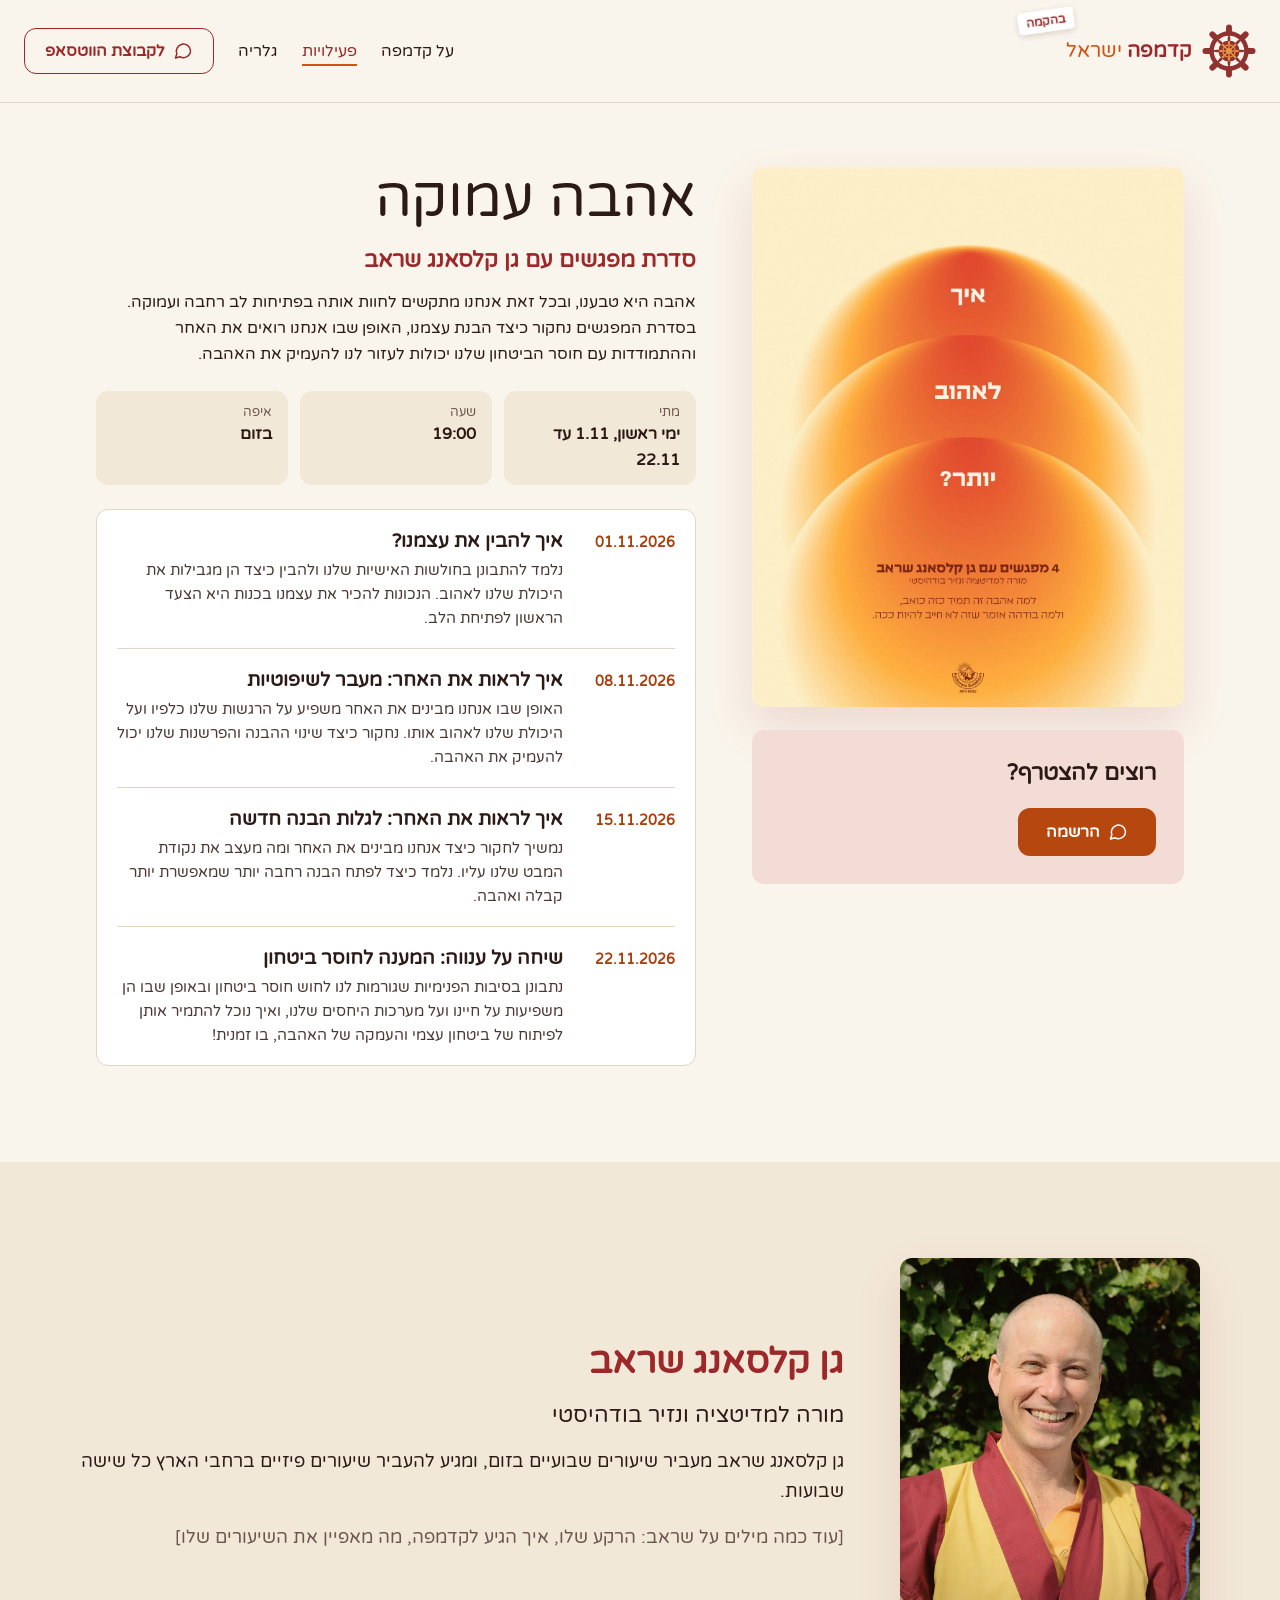
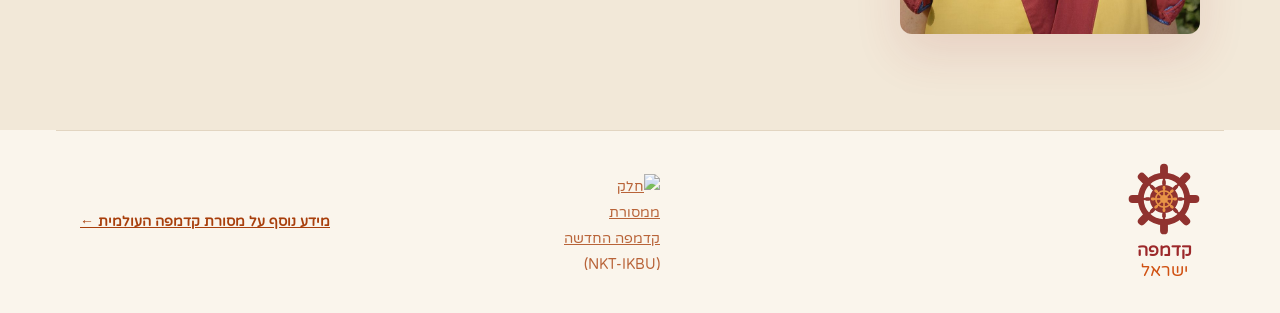
==== series.html @ 2c9a32af "updates" ====
<!doctype html>
<html lang="he" dir="rtl">
<head>
<meta charset="utf-8">
<meta name="viewport" content="width=device-width, initial-scale=1">
<title>אהבה עמוקה: פרטי הסדרה</title>
<meta name="description" content="אהבה עמוקה: סדרת מפגשים עם גן קלסאנג שראב. ימי ראשון, 1.11 עד 22.11, בשעה 19:00, בזום.">
<meta name="theme-color" content="#faf5ec">
<link rel="preconnect" href="https://fonts.googleapis.com">
<link rel="preconnect" href="https://fonts.gstatic.com" crossorigin>
<link rel="stylesheet" href="https://fonts.googleapis.com/css2?family=Varela+Round&amp;display=swap">
<link rel="stylesheet" href="styles.css">
</head>
<body>

<div class="header-bar site-top">
<header class="site-header site-header--wide">
<a class="logo" href="index.html" aria-label="קדמפה ישראל, לעמוד הראשי">
<svg viewBox="52 26 220 220" width="54" height="54" role="img" aria-label="סמל קדמפה ישראל" class="logo-mark"><line x1="162.0" y1="96.0" x2="162.0" y2="70.0" stroke="#90322f" stroke-width="7"></line><line x1="162.0" y1="90.0" x2="162.0" y2="83.0" stroke="#90322f" stroke-width="11" stroke-linecap="round"></line><line x1="162.0" y1="58.0" x2="162.0" y2="40.0" stroke="#90322f" stroke-width="24" stroke-linecap="round"></line><line x1="190.3" y1="107.7" x2="208.7" y2="89.3" stroke="#90322f" stroke-width="7"></line><line x1="194.5" y1="103.5" x2="199.5" y2="98.5" stroke="#90322f" stroke-width="11" stroke-linecap="round"></line><line x1="217.2" y1="80.8" x2="229.9" y2="68.1" stroke="#90322f" stroke-width="24" stroke-linecap="round"></line><line x1="202.0" y1="136.0" x2="228.0" y2="136.0" stroke="#90322f" stroke-width="7"></line><line x1="208.0" y1="136.0" x2="215.0" y2="136.0" stroke="#90322f" stroke-width="11" stroke-linecap="round"></line><line x1="240.0" y1="136.0" x2="258.0" y2="136.0" stroke="#90322f" stroke-width="24" stroke-linecap="round"></line><line x1="190.3" y1="164.3" x2="208.7" y2="182.7" stroke="#90322f" stroke-width="7"></line><line x1="194.5" y1="168.5" x2="199.5" y2="173.5" stroke="#90322f" stroke-width="11" stroke-linecap="round"></line><line x1="217.2" y1="191.2" x2="229.9" y2="203.9" stroke="#90322f" stroke-width="24" stroke-linecap="round"></line><line x1="162.0" y1="176.0" x2="162.0" y2="202.0" stroke="#90322f" stroke-width="7"></line><line x1="162.0" y1="182.0" x2="162.0" y2="189.0" stroke="#90322f" stroke-width="11" stroke-linecap="round"></line><line x1="162.0" y1="214.0" x2="162.0" y2="232.0" stroke="#90322f" stroke-width="24" stroke-linecap="round"></line><line x1="133.7" y1="164.3" x2="115.3" y2="182.7" stroke="#90322f" stroke-width="7"></line><line x1="129.5" y1="168.5" x2="124.5" y2="173.5" stroke="#90322f" stroke-width="11" stroke-linecap="round"></line><line x1="106.8" y1="191.2" x2="94.1" y2="203.9" stroke="#90322f" stroke-width="24" stroke-linecap="round"></line><line x1="122.0" y1="136.0" x2="96.0" y2="136.0" stroke="#90322f" stroke-width="7"></line><line x1="116.0" y1="136.0" x2="109.0" y2="136.0" stroke="#90322f" stroke-width="11" stroke-linecap="round"></line><line x1="84.0" y1="136.0" x2="66.0" y2="136.0" stroke="#90322f" stroke-width="24" stroke-linecap="round"></line><line x1="133.7" y1="107.7" x2="115.3" y2="89.3" stroke="#90322f" stroke-width="7"></line><line x1="129.5" y1="103.5" x2="124.5" y2="98.5" stroke="#90322f" stroke-width="11" stroke-linecap="round"></line><line x1="106.8" y1="80.8" x2="94.1" y2="68.1" stroke="#90322f" stroke-width="24" stroke-linecap="round"></line><circle cx="162" cy="136" r="71" fill="none" stroke="#90322f" stroke-width="18"></circle><circle cx="162" cy="136" r="43" fill="#90322f"></circle><circle cx="162" cy="136" r="25" fill="none" stroke="#e89447" stroke-width="5"></circle><line x1="162.0" y1="136.0" x2="162.0" y2="103.0" stroke="#e89447" stroke-width="5"></line><line x1="162.0" y1="104.0" x2="162.0" y2="100.0" stroke="#e89447" stroke-width="8.5" stroke-linecap="round"></line><line x1="162.0" y1="136.0" x2="185.3" y2="112.7" stroke="#e89447" stroke-width="5"></line><line x1="184.6" y1="113.4" x2="187.5" y2="110.5" stroke="#e89447" stroke-width="8.5" stroke-linecap="round"></line><line x1="162.0" y1="136.0" x2="195.0" y2="136.0" stroke="#e89447" stroke-width="5"></line><line x1="194.0" y1="136.0" x2="198.0" y2="136.0" stroke="#e89447" stroke-width="8.5" stroke-linecap="round"></line><line x1="162.0" y1="136.0" x2="185.3" y2="159.3" stroke="#e89447" stroke-width="5"></line><line x1="184.6" y1="158.6" x2="187.5" y2="161.5" stroke="#e89447" stroke-width="8.5" stroke-linecap="round"></line><line x1="162.0" y1="136.0" x2="162.0" y2="169.0" stroke="#e89447" stroke-width="5"></line><line x1="162.0" y1="168.0" x2="162.0" y2="172.0" stroke="#e89447" stroke-width="8.5" stroke-linecap="round"></line><line x1="162.0" y1="136.0" x2="138.7" y2="159.3" stroke="#e89447" stroke-width="5"></line><line x1="139.4" y1="158.6" x2="136.5" y2="161.5" stroke="#e89447" stroke-width="8.5" stroke-linecap="round"></line><line x1="162.0" y1="136.0" x2="129.0" y2="136.0" stroke="#e89447" stroke-width="5"></line><line x1="130.0" y1="136.0" x2="126.0" y2="136.0" stroke="#e89447" stroke-width="8.5" stroke-linecap="round"></line><line x1="162.0" y1="136.0" x2="138.7" y2="112.7" stroke="#e89447" stroke-width="5"></line><line x1="139.4" y1="113.4" x2="136.5" y2="110.5" stroke="#e89447" stroke-width="8.5" stroke-linecap="round"></line><circle cx="162" cy="136" r="12" fill="#e89447"></circle></svg>
<span class="logo-word">
<span class="logo-word__top">קדמפה</span>
<span class="logo-word__bottom">ישראל</span>
</span>
<span class="badge badge--tag">בהקמה</span>
</a>
<nav class="nav" aria-label="ניווט ראשי">
<a class="nav-link" href="index.html#about">על קדמפה</a>
<a class="nav-link" href="index.html#series" aria-current="page">פעילויות</a>
<a class="nav-link" href="index.html#gallery">גלריה</a>
<a class="btn btn-outline" href="https://chat.whatsapp.com/EBCWu6RBWqvGROPX27mSxB"><svg class="icon" width="20" height="20" viewBox="0 0 24 24" fill="none" stroke="currentColor" stroke-width="1.8" stroke-linecap="round" stroke-linejoin="round" aria-hidden="true"><path d="M21 11.5a8.5 8.5 0 0 1-12.6 7.4L3 20.5l1.6-5.2A8.5 8.5 0 1 1 21 11.5z"></path></svg>לקבוצת הווטסאפ</a>
</nav>
</header>
</div>

<main>
<section class="series-layout">
<div class="series-aside">
<img class="poster-tall" src="assets/poster.jpg" alt="פוסטר הסדרה: איך לאהוב יותר? 4 מפגשים עם גן קלסאנג שראב">
<div class="card-lotus signup">
<div class="signup__text">
<div class="card-title">רוצים להצטרף?</div>
</div>
<a class="btn btn-primary" href="https://chat.whatsapp.com/EBCWu6RBWqvGROPX27mSxB"><svg class="icon" width="20" height="20" viewBox="0 0 24 24" fill="none" stroke="currentColor" stroke-width="1.8" stroke-linecap="round" stroke-linejoin="round" aria-hidden="true"><path d="M21 11.5a8.5 8.5 0 0 1-12.6 7.4L3 20.5l1.6-5.2A8.5 8.5 0 1 1 21 11.5z"></path></svg>הרשמה</a>
</div>
</div>

<div class="series-main">
<div class="series-intro">
<h1 class="page-title">אהבה עמוקה</h1>
<p class="subheading">סדרת מפגשים עם גן קלסאנג שראב</p>
<p>אהבה היא טבענו, ובכל זאת אנחנו מתקשים לחוות אותה בפתיחות לב רחבה ועמוקה. בסדרת המפגשים נחקור כיצד הבנת עצמנו, האופן שבו אנחנו רואים את האחר וההתמודדות עם חוסר הביטחון שלנו יכולות לעזור לנו להעמיק את האהבה.</p>
</div>

<dl class="facts">
<div class="fact"><dt>מתי</dt><dd>ימי ראשון, 1.11 עד 22.11</dd></div>
<div class="fact"><dt>שעה</dt><dd>19:00</dd></div>
<div class="fact"><dt>איפה</dt><dd>בזום</dd></div>
</dl>

<ol class="schedule">
<li class="schedule-item">
<div class="schedule-item__date">01.11.2026</div>
<div class="schedule-item__body">
<h2 class="schedule-item__title">איך להבין את עצמנו?</h2>
<p class="schedule-item__desc">נלמד להתבונן בחולשות האישיות שלנו ולהבין כיצד הן מגבילות את היכולת שלנו לאהוב. הנכונות להכיר את עצמנו בכנות היא הצעד הראשון לפתיחת הלב.</p>
</div>
</li>
<li class="schedule-item">
<div class="schedule-item__date">08.11.2026</div>
<div class="schedule-item__body">
<h2 class="schedule-item__title">איך לראות את האחר: מעבר לשיפוטיות</h2>
<p class="schedule-item__desc">האופן שבו אנחנו מבינים את האחר משפיע על הרגשות שלנו כלפיו ועל היכולת שלנו לאהוב אותו. נחקור כיצד שינוי ההבנה והפרשנות שלנו יכול להעמיק את האהבה.</p>
</div>
</li>
<li class="schedule-item">
<div class="schedule-item__date">15.11.2026</div>
<div class="schedule-item__body">
<h2 class="schedule-item__title">איך לראות את האחר: לגלות הבנה חדשה</h2>
<p class="schedule-item__desc">נמשיך לחקור כיצד אנחנו מבינים את האחר ומה מעצב את נקודת המבט שלנו עליו. נלמד כיצד לפתח הבנה רחבה יותר שמאפשרת יותר קבלה ואהבה.</p>
</div>
</li>
<li class="schedule-item">
<div class="schedule-item__date">22.11.2026</div>
<div class="schedule-item__body">
<h2 class="schedule-item__title">שיחה על ענווה: המענה לחוסר ביטחון</h2>
<p class="schedule-item__desc">נתבונן בסיבות הפנימיות שגורמות לנו לחוש חוסר ביטחון ובאופן שבו הן משפיעות על חיינו ועל מערכות היחסים שלנו, ואיך נוכל להתמיר אותן לפיתוח של ביטחון עצמי והעמקה של האהבה, בו זמנית!</p>
</div>
</li>
</ol>
</div>
</section>

<section class="section section--band" aria-labelledby="teacher-title">
<div class="container split">
<figure class="teacher-figure">
<img class="photo" src="assets/sherab.jpg" alt="גן קלסאנג שראב מחייך, בגלימות נזיר, על רקע עלי קיסוס">
</figure>
<div class="col-main stack stack--16">
<h2 id="teacher-title" class="heading">גן קלסאנג שראב</h2>
<p class="teacher-role">מורה למדיטציה ונזיר בודהיסטי</p>
<p class="body-lg">גן קלסאנג שראב מעביר שיעורים שבועיים בזום, ומגיע להעביר שיעורים פיזיים ברחבי הארץ כל שישה שבועות.</p>
<p class="body-lg muted">[עוד כמה מילים על שראב: הרקע שלו, איך הגיע לקדמפה, מה מאפיין את השיעורים שלו]</p>
</div>
</div>
</section>
</main>

<footer class="site-footer site-footer--rule">
<div class="footer-logo" role="img" aria-label="קדמפה ישראל">
<svg viewBox="52 26 220 220" width="72" height="72" role="img" aria-label="סמל קדמפה ישראל" class="logo-mark"><line x1="162.0" y1="96.0" x2="162.0" y2="70.0" stroke="#90322f" stroke-width="7"></line><line x1="162.0" y1="90.0" x2="162.0" y2="83.0" stroke="#90322f" stroke-width="11" stroke-linecap="round"></line><line x1="162.0" y1="58.0" x2="162.0" y2="40.0" stroke="#90322f" stroke-width="24" stroke-linecap="round"></line><line x1="190.3" y1="107.7" x2="208.7" y2="89.3" stroke="#90322f" stroke-width="7"></line><line x1="194.5" y1="103.5" x2="199.5" y2="98.5" stroke="#90322f" stroke-width="11" stroke-linecap="round"></line><line x1="217.2" y1="80.8" x2="229.9" y2="68.1" stroke="#90322f" stroke-width="24" stroke-linecap="round"></line><line x1="202.0" y1="136.0" x2="228.0" y2="136.0" stroke="#90322f" stroke-width="7"></line><line x1="208.0" y1="136.0" x2="215.0" y2="136.0" stroke="#90322f" stroke-width="11" stroke-linecap="round"></line><line x1="240.0" y1="136.0" x2="258.0" y2="136.0" stroke="#90322f" stroke-width="24" stroke-linecap="round"></line><line x1="190.3" y1="164.3" x2="208.7" y2="182.7" stroke="#90322f" stroke-width="7"></line><line x1="194.5" y1="168.5" x2="199.5" y2="173.5" stroke="#90322f" stroke-width="11" stroke-linecap="round"></line><line x1="217.2" y1="191.2" x2="229.9" y2="203.9" stroke="#90322f" stroke-width="24" stroke-linecap="round"></line><line x1="162.0" y1="176.0" x2="162.0" y2="202.0" stroke="#90322f" stroke-width="7"></line><line x1="162.0" y1="182.0" x2="162.0" y2="189.0" stroke="#90322f" stroke-width="11" stroke-linecap="round"></line><line x1="162.0" y1="214.0" x2="162.0" y2="232.0" stroke="#90322f" stroke-width="24" stroke-linecap="round"></line><line x1="133.7" y1="164.3" x2="115.3" y2="182.7" stroke="#90322f" stroke-width="7"></line><line x1="129.5" y1="168.5" x2="124.5" y2="173.5" stroke="#90322f" stroke-width="11" stroke-linecap="round"></line><line x1="106.8" y1="191.2" x2="94.1" y2="203.9" stroke="#90322f" stroke-width="24" stroke-linecap="round"></line><line x1="122.0" y1="136.0" x2="96.0" y2="136.0" stroke="#90322f" stroke-width="7"></line><line x1="116.0" y1="136.0" x2="109.0" y2="136.0" stroke="#90322f" stroke-width="11" stroke-linecap="round"></line><line x1="84.0" y1="136.0" x2="66.0" y2="136.0" stroke="#90322f" stroke-width="24" stroke-linecap="round"></line><line x1="133.7" y1="107.7" x2="115.3" y2="89.3" stroke="#90322f" stroke-width="7"></line><line x1="129.5" y1="103.5" x2="124.5" y2="98.5" stroke="#90322f" stroke-width="11" stroke-linecap="round"></line><line x1="106.8" y1="80.8" x2="94.1" y2="68.1" stroke="#90322f" stroke-width="24" stroke-linecap="round"></line><circle cx="162" cy="136" r="71" fill="none" stroke="#90322f" stroke-width="18"></circle><circle cx="162" cy="136" r="43" fill="#90322f"></circle><circle cx="162" cy="136" r="25" fill="none" stroke="#e89447" stroke-width="5"></circle><line x1="162.0" y1="136.0" x2="162.0" y2="103.0" stroke="#e89447" stroke-width="5"></line><line x1="162.0" y1="104.0" x2="162.0" y2="100.0" stroke="#e89447" stroke-width="8.5" stroke-linecap="round"></line><line x1="162.0" y1="136.0" x2="185.3" y2="112.7" stroke="#e89447" stroke-width="5"></line><line x1="184.6" y1="113.4" x2="187.5" y2="110.5" stroke="#e89447" stroke-width="8.5" stroke-linecap="round"></line><line x1="162.0" y1="136.0" x2="195.0" y2="136.0" stroke="#e89447" stroke-width="5"></line><line x1="194.0" y1="136.0" x2="198.0" y2="136.0" stroke="#e89447" stroke-width="8.5" stroke-linecap="round"></line><line x1="162.0" y1="136.0" x2="185.3" y2="159.3" stroke="#e89447" stroke-width="5"></line><line x1="184.6" y1="158.6" x2="187.5" y2="161.5" stroke="#e89447" stroke-width="8.5" stroke-linecap="round"></line><line x1="162.0" y1="136.0" x2="162.0" y2="169.0" stroke="#e89447" stroke-width="5"></line><line x1="162.0" y1="168.0" x2="162.0" y2="172.0" stroke="#e89447" stroke-width="8.5" stroke-linecap="round"></line><line x1="162.0" y1="136.0" x2="138.7" y2="159.3" stroke="#e89447" stroke-width="5"></line><line x1="139.4" y1="158.6" x2="136.5" y2="161.5" stroke="#e89447" stroke-width="8.5" stroke-linecap="round"></line><line x1="162.0" y1="136.0" x2="129.0" y2="136.0" stroke="#e89447" stroke-width="5"></line><line x1="130.0" y1="136.0" x2="126.0" y2="136.0" stroke="#e89447" stroke-width="8.5" stroke-linecap="round"></line><line x1="162.0" y1="136.0" x2="138.7" y2="112.7" stroke="#e89447" stroke-width="5"></line><line x1="139.4" y1="113.4" x2="136.5" y2="110.5" stroke="#e89447" stroke-width="8.5" stroke-linecap="round"></line><circle cx="162" cy="136" r="12" fill="#e89447"></circle></svg>
<span class="logo-word"><span class="logo-word__top">קדמפה</span><span class="logo-word__bottom">ישראל</span></span>
</div>
<br>
<a class="footer-nkt" href="https://kadampa.org/"><img src="assets/nkt-ikbu-logo.png" width="96" height="96" alt="חלק ממסורת קדמפה החדשה (NKT-IKBU)"></a>
<a class="footer-link" href="https://kadampa.org/">מידע נוסף על מסורת קדמפה העולמית ←</a>
</footer>

</body>
</html>
---- styles.css ----
/* Kadampa Israel: shared styles. Token names follow design/tokens.json (light theme). */

:root {
  --surface-100: #faf5ec;
  --surface-200: #f2e8d8;
  --hairline: #e2d5c1;
  --ink: #2b1a16;
  --ink-muted: #6b5750;
  --ink-soft: #4a3832; /* not a token: session descriptions on the series page */
  --saffron: #d05112;
  --saffron-text: #a83f0c;
  --action: #b5470f;
  --on-action: #ffffff;
  --maroon: #9c282a;
  --gold: #c9a03a;
  --lapis: #2f4a7c;
  --jade: #2f6b52;
  --lotus: #f3dcd6;

  --radius-md: 12px;
  --radius-full: 9999px;

  --font-sans: 'Varela Round', Heebo, Arial, sans-serif;
}

/* ---------- Base ---------- */

html { scroll-behavior: smooth; }
@media (prefers-reduced-motion: reduce) {
  html { scroll-behavior: auto; }
}

body {
  margin: 0;
  background: var(--surface-100);
  color: var(--ink);
  font-family: var(--font-sans);
  font-size: 16px;
  line-height: 26px;
}

h1, h2, p, figure, dl, dd { margin: 0; }

:where(a) { color: var(--saffron-text); }
:where(a:hover) { color: var(--maroon); }

.icon { flex: 0 0 auto; }

/* ---------- Header / nav ---------- */

html { scroll-padding-top: 96px; }

.site-header {
  max-width: 1120px;
  margin: 0 auto;
  padding: 24px 24px;
  display: flex;
  flex-wrap: wrap;
  gap: 16px;
  align-items: center;
  justify-content: space-between;
  position: relative;
}
.site-header--wide { max-width: 1232px; }
.header-bar { border-bottom: 1px solid var(--hairline); }
.site-top {
  position: sticky;
  top: 0;
  z-index: 10;
  background: var(--surface-100);
  transition: box-shadow 0.2s ease;
}
.site-top.is-stuck { box-shadow: 0 2px 10px rgba(43, 26, 22, 0.12); }

.logo {
  position: relative;
  display: flex;
  flex-direction: row;
  align-items: center;
  gap: 10px;
  text-decoration: none;
}
.logo-mark { display: block; }
.logo-word {
  display: flex;
  flex-direction: row;
  align-items: center;
  gap: 5px;
  line-height: 1;
}
.logo-word span { font-size: 20px; line-height: 24px; }
.logo-word__top { font-weight: 700; color: var(--maroon); }
.logo-word__bottom { font-weight: 300; color: var(--saffron); }

/* "בהקמה" (under construction) tag */
.badge {
  position: absolute;
  background: #ffffff;
  color: var(--maroon);
  font-weight: 700;
  box-shadow: 0 2px 6px rgba(43, 26, 22, 0.16);
  white-space: nowrap;
}
.badge--tag { /* in flow after the wordmark, raised, so it never sits on the text */
  position: relative;
  align-self: flex-start;
  margin-top: -14px;
  margin-inline-start: -18px; /* tucks it up over the end of the wordmark */
  font-size: 12px;
  line-height: 16px;
  padding: 3px 8px;
  border-radius: 4px;
  transform: rotate(-8deg);
}

.nav {
  display: flex;
  flex-wrap: wrap;
  gap: 24px;
  align-items: center;
}
.nav--center { justify-content: center; }
.nav-link {
  color: var(--ink);
  text-decoration: underline 2px transparent;
  text-underline-offset: 8px;
  font-weight: 400;
  transition: color 0.2s ease, text-decoration-color 0.2s ease, background-color 0.2s ease, box-shadow 0.2s ease;
}
.nav-link[aria-current] {
  color: var(--maroon);
  text-decoration-color: var(--saffron);
}

/* ---------- Buttons ---------- */

.btn {
  display: inline-flex;
  align-items: center;
  gap: 8px;
  border-radius: var(--radius-md);
  text-decoration: none;
  font-weight: 700;
}
.btn-primary,
.btn-secondary {
  min-height: 48px;
  padding: 0 28px;
}
.btn-primary { background: var(--action); color: var(--on-action); }
.btn-secondary { background: var(--surface-200); color: var(--ink); }
.btn-outline {
  min-height: 44px;
  padding: 0 20px;
  border: 1.5px solid var(--maroon);
  color: var(--maroon);
}
.btn-light {
  min-height: 52px;
  padding: 0 32px;
  background: var(--surface-100);
  color: var(--maroon);
  font-size: 18px;
}
.btn-row {
  display: flex;
  flex-wrap: wrap;
  gap: 16px;
  margin-top: 8px;
}
.btn-row--center { justify-content: center; }
.btn-row--end { align-items: center; justify-content: flex-end; }

/* ---------- Sections and layout ---------- */

.section { padding: 96px 24px; }
.section--band { background: var(--surface-200); }
.container {
  max-width: 1120px;
  margin: 0 auto;
}
.container--narrow {
  max-width: 880px;
  text-align: center;
  display: flex;
  flex-direction: column;
  align-items: center;
}
.split {
  display: flex;
  flex-wrap: wrap;
  gap: 56px;
  align-items: center;
}
.stack { display: flex; flex-direction: column; gap: 20px; }
.stack--16 { gap: 16px; }
.stack--12 { gap: 12px; }
.col-main { flex: 999 1 420px; min-width: 0; }

/* ---------- Type ---------- */

.eyebrow {
  font-size: 13px;
  line-height: 16px;
  font-weight: 700;
  letter-spacing: 0.12em;
  color: var(--maroon);
}
.eyebrow--lapis { color: var(--lapis); }
.eyebrow--jade { color: var(--jade); }

.heading {
  font-size: 36px;
  line-height: 44px;
  font-weight: 700;
  color: var(--maroon);
}
.subheading {
  font-size: 22px;
  line-height: 30px;
  font-weight: 700;
  color: var(--maroon);
}
.body-lg { font-size: 18px; line-height: 30px; }
.muted { color: var(--ink-muted); }

/* ---------- Media ---------- */

.photo {
  display: block;
  width: 100%;
  height: auto;
  aspect-ratio: 4 / 5;
  object-fit: cover;
  border-radius: var(--radius-md);
  box-shadow: 0 20px 48px rgba(156, 40, 42, 0.12);
}
.photo--strong { box-shadow: 0 20px 48px rgba(156, 40, 42, 0.14); }
.caption {
  font-size: 13px;
  line-height: 18px;
  color: var(--ink-muted);
}

/* ---------- Cards ---------- */

.card-lotus {
  border-radius: var(--radius-md);
  background: var(--lotus);
}
.card-title {
  font-size: 22px;
  line-height: 30px;
  font-weight: 700;
}

/* ============ Landing page (index.html) ============ */

/* Hero + sunrise */
.hero {
  position: relative;
  padding: 72px 24px 0;
  text-align: center;
  overflow-x: clip; /* sun discs are wider than the viewport; vertical glow is allowed to spill, as in the mockup */
}
.hero-inner {
  position: relative;
  z-index: 1;
  max-width: 760px;
  margin: 0 auto;
  display: flex;
  flex-direction: column;
  align-items: center;
  gap: 20px;
}
.hero-title {
  font-size: clamp(40px, 6vw, 64px);
  line-height: 1.15;
  font-weight: 300;
  letter-spacing: -0.01em;
  color: var(--ink);
}
.hero-lead {
  font-size: 18px;
  line-height: 30px;
  color: var(--ink-muted);
  max-width: 560px;
}
.horizon {
  position: relative;
  height: 340px;
  margin-top: -8px;
  max-width: 1200px;
  margin-inline: auto;
}
.sun {
  position: absolute;
  inset: 0;
  transform: translateY(300px);
  transition: transform 3.5s cubic-bezier(0.22, 0.61, 0.36, 1);
}
.sun.is-risen { transform: translateY(0px); }
.sun-glow {
  position: absolute;
  left: 50%;
  top: -380px;
  width: 1400px;
  height: 1400px;
  margin-left: -700px;
  opacity: 0;
  transition: opacity 3.5s ease-out 0.2s;
}
.sun.is-risen .sun-glow { opacity: 1; }
/* Two layers: a bright corona hugging the disc's visible rim (~46% down this box), and a wide warm sky wash */
.sun-glow__breath {
  width: 100%;
  height: 100%;
  background:
    radial-gradient(ellipse 30% 16% at 50% 46%, rgba(255, 204, 120, 0.75) 0%, rgba(255, 178, 90, 0.35) 50%, rgba(255, 178, 90, 0) 100%),
    radial-gradient(ellipse 50% 34% at 50% 48%, rgba(244, 132, 56, 0.4) 0%, rgba(248, 168, 72, 0.18) 50%, rgba(250, 245, 236, 0) 100%);
  filter: blur(24px);
  transform-origin: 50% 46%;
  animation: kiGlow 6s ease-in-out infinite alternate;
}
.sun-disc {
  position: absolute;
  left: 50%;
  border-radius: var(--radius-full);
}
.sun-disc--core {
  top: 120px;
  width: 900px;
  height: 900px;
  margin-left: -450px;
  background: radial-gradient(circle at 50% 18%, #e0502e 0%, #ea6a32 22%, #f39a3c 44%, #fbc56a 58%, rgba(255, 214, 140, 0.6) 64%, rgba(250, 245, 236, 0) 72%);
  filter: blur(6px);
}
.sun-disc--halo {
  top: 220px;
  width: 1100px;
  height: 1100px;
  margin-left: -550px;
  background: radial-gradient(circle at 50% 14%, rgba(224, 80, 46, 0.85) 0%, rgba(236, 122, 53, 0.8) 24%, rgba(247, 169, 64, 0.6) 46%, rgba(250, 245, 236, 0) 70%);
  filter: blur(4px);
}

@keyframes kiGlow {
  from { transform: scale(0.96); opacity: 0.7; }
  to { transform: scale(1.06); opacity: 1; }
}

@media (prefers-reduced-motion: reduce) {
  .sun, .sun-glow { transition: none !important; }
  .sun-glow__breath { animation: none; }
}

/* About */
.about {
  position: relative;
  z-index: 1;
  background: var(--surface-100);
}
/* Haze over the bottom of the sun so it sinks into the page instead of ending in a hard line */
.about::before {
  content: '';
  position: absolute;
  left: 0;
  right: 0;
  bottom: 100%;
  height: 140px;
  background: linear-gradient(to bottom, rgba(250, 245, 236, 0), rgba(250, 245, 236, 0.75) 60%, var(--surface-100));
  pointer-events: none;
}
.about-text { flex: 999 1 520px; min-width: 0; }
.about-rows { display: flex; flex-direction: column; gap: 80px; }
.split--reverse { flex-direction: row-reverse; }
.about-text .subheading { margin: 12px 0 -10px; }
.teacher-card {
  margin-top: 8px;
  padding: 24px;
  display: flex;
  flex-direction: column;
  gap: 6px;
}
.teacher-card .card-title { color: var(--ink); }
.about-figure {
  flex: 1 1 340px;
  min-width: 0;
  display: flex;
  flex-direction: column;
  gap: 10px;
}

/* Upcoming series */
.series-poster {
  flex: 1 1 340px;
  min-width: 0;
  max-width: 460px;
}
.series-title {
  font-size: 44px;
  line-height: 52px;
  font-weight: 300;
  color: var(--ink);
}
.session-grid {
  list-style: none;
  margin: 0;
  padding: 0;
  display: grid;
  grid-template-columns: repeat(2, minmax(0, 1fr));
  gap: 12px;
}
.session-chip {
  padding: 14px 16px;
  border-radius: var(--radius-md);
  background: var(--surface-100);
  display: flex;
  flex-direction: column;
  gap: 2px;
}
.session-chip__date { font-size: 13px; line-height: 18px; color: var(--ink-muted); }
.session-chip__title { font-weight: 700; }

/* December note */
.note { gap: 16px; }
.note-text {
  font-size: clamp(26px, 3.4vw, 36px);
  line-height: 1.4;
  font-weight: 300;
  color: var(--ink);
}
.note .btn-outline { margin-top: 8px; font-size: 15px; }

/* Gallery */
.gallery { padding: 0 24px 96px; }
.gallery .container { display: flex; flex-direction: column; gap: 32px; }
.gallery-grid {
  display: grid;
  grid-template-columns: repeat(auto-fit, minmax(260px, 1fr));
  gap: 16px;
}
.placeholder {
  border-radius: var(--radius-md);
  background: var(--surface-200);
  border: 1.5px dashed var(--hairline);
  display: flex;
  flex-direction: column;
  align-items: center;
  justify-content: center;
  gap: 8px;
  color: var(--ink-muted);
}
.gallery-item--wide { grid-column: 1 / -1; aspect-ratio: 16 / 9; }
.gallery-item--tall { aspect-ratio: 4 / 5; }
.gallery-item--landscape { aspect-ratio: 4 / 3; }

/* Join band */
.join {
  background: var(--maroon);
  padding: 80px 24px;
  color: var(--surface-100);
}
.join .container--narrow { gap: 20px; }
.join-title { font-size: 36px; line-height: 44px; font-weight: 300; }
.join-lead { font-size: 18px; line-height: 30px; color: var(--lotus); }

/* Footer */
.site-footer {
  max-width: 1120px;
  margin: 0 auto;
  padding: 32px 24px;
  display: flex;
  flex-wrap: wrap;
  gap: 16px;
  align-items: center;
  justify-content: space-between;
  font-size: 14px;
  color: var(--ink-muted);
}
.footer-logo {
  display: flex;
  flex-direction: column;
  align-items: center;
  gap: 6px;
}
.footer-logo .logo-word { flex-direction: column; gap: 0; }
.footer-logo .logo-word span { font-size: 17px; line-height: 20px; }
.site-footer--rule { border-top: 1px solid var(--hairline); }
.footer-link { color: var(--saffron-text); font-weight: 700; }
/* Black line art on transparent: soften it so it sits quietly beside the muted footer text */
.footer-nkt img { display: block; width: 96px; height: 96px; opacity: 0.8; }

/* ============ Series page (series.html) ============ */

/* Stacked on phones and tablets; side by side with a sticky poster column only when both columns fit */
.series-layout {
  max-width: 1280px;
  margin: 0 auto;
  padding: 64px 24px 96px;
  display: flex;
  flex-direction: column;
  align-items: center;
  gap: 48px;
}
.series-aside {
  width: 100%;
  max-width: 520px;
}
.poster-tall {
  display: block;
  width: 100%;
  height: auto;
  aspect-ratio: 4 / 5;
  object-fit: cover;
  border-radius: var(--radius-md);
  box-shadow: 0 20px 48px rgba(156, 40, 42, 0.14);
}
@media (min-width: 1100px) {
  .series-layout {
    flex-direction: row;
    justify-content: center;
    align-items: flex-start;
    gap: 56px;
  }
  .series-aside {
    width: auto;
    max-width: none;
    flex: 0 0 auto;
    position: sticky;
    top: 126px; /* below the sticky site header */
  }
  /* Leaves room for the header and the signup card so the whole column stays in view */
  .poster-tall {
    width: auto;
    height: min(calc(100vh - 360px), 720px);
    min-height: 360px;
  }
  .series-main { flex: 1 1 400px; }
}
.signup {
  margin-top: 23px;
  padding: 28px;
  display: flex;
  flex-wrap: wrap;
  gap: 20px;
  align-items: center;
  justify-content: space-between;
}
.signup__text {
  display: flex;
  flex-direction: column;
  gap: 4px;
  flex: 1 1 260px;
  min-width: 0;
}
.series-main {
  width: 100%;
  min-width: 0;
  max-width: 600px;
  display: flex;
  flex-direction: column;
  gap: 24px;
}
.series-intro { display: flex; flex-direction: column; gap: 14px; }
.page-title {
  font-size: clamp(40px, 5vw, 56px);
  line-height: 1.15;
  font-weight: 300;
  color: var(--ink);
}

.facts {
  display: grid;
  grid-template-columns: repeat(auto-fit, minmax(160px, 1fr));
  gap: 12px;
}
.fact {
  padding: 12px 16px;
  border-radius: var(--radius-md);
  background: var(--surface-200);
}
.fact dt { font-size: 13px; line-height: 18px; color: var(--ink-muted); }
.fact dd { font-weight: 700; }

.schedule {
  list-style: none;
  margin: 0;
  padding: 0 20px;
  border-radius: var(--radius-md);
  background: #ffffff;
  border: 1px solid var(--hairline);
}
.schedule-item {
  padding: 18px 0;
  border-bottom: 1px solid var(--hairline);
  display: grid;
  grid-template-columns: 96px minmax(0, 1fr);
  gap: 16px;
  align-items: baseline;
}
.schedule-item:last-child { border-bottom: 0; }
.schedule-item__date {
  font-size: 14px;
  line-height: 22px;
  font-weight: 700;
  color: var(--saffron-text);
  direction: ltr;
  text-align: right;
}
.schedule-item__body { display: flex; flex-direction: column; gap: 4px; min-width: 0; }
.schedule-item__title { font-size: 19px; line-height: 26px; font-weight: 700; }
.schedule-item__desc { font-size: 15px; line-height: 24px; color: var(--ink-soft); }

.teacher-figure { flex: 1 1 300px; min-width: 0; max-width: 400px; }
.teacher-role { font-size: 22px; line-height: 30px; font-weight: 300; }

/* ============ Mobile ============ */

@media (max-width: 640px) {
  html { scroll-padding-top: 72px; }

  .site-header {
    padding: 14px 16px 10px;
    gap: 10px 12px;
    justify-content: space-between;
  }
  .logo { gap: 8px; }
  .logo-mark { width: 36px; height: 36px; }
  .logo-word span { font-size: 17px; line-height: 20px; }
  .badge--tag { margin-top: -10px; margin-inline-start: -14px; font-size: 11px; line-height: 14px; padding: 2px 6px; }

  /* Phone nav: a full-width segmented bar under the logo */
  .nav {
    flex: 1 1 100%;
    flex-wrap: nowrap;
    gap: 4px;
    padding: 4px;
    border-radius: var(--radius-full);
    background: var(--surface-200);
    font-size: 15px;
  }
  .nav-link {
    flex: 1 1 0;
    min-height: 36px;
    display: flex;
    align-items: center;
    justify-content: center;
    border-radius: var(--radius-full);
    white-space: nowrap;
  }
  .nav-link:active { background: var(--surface-100); }
  .nav-link[aria-current] {
    text-decoration-color: transparent;
    background: #ffffff;
    box-shadow: 0 1px 4px rgba(43, 26, 22, 0.12);
  }
  .nav .btn-outline { display: none; } /* the hero and join sections carry the WhatsApp CTA on phones */

  .section { padding: 56px 16px; }
  .hero { padding: 40px 16px 0; }
  .hero-lead { font-size: 17px; line-height: 28px; }
  .split { gap: 32px; }
  .about-rows { gap: 48px; }
  .join-title { font-size: 28px; line-height: 36px; }
  .btn-row { gap: 12px; }
  .site-footer { padding: 24px 16px; justify-content: center; text-align: center; }

  .series-layout { padding: 32px 16px 56px; gap: 32px; }
  .schedule-item { grid-template-columns: minmax(0, 1fr); gap: 4px; }
}
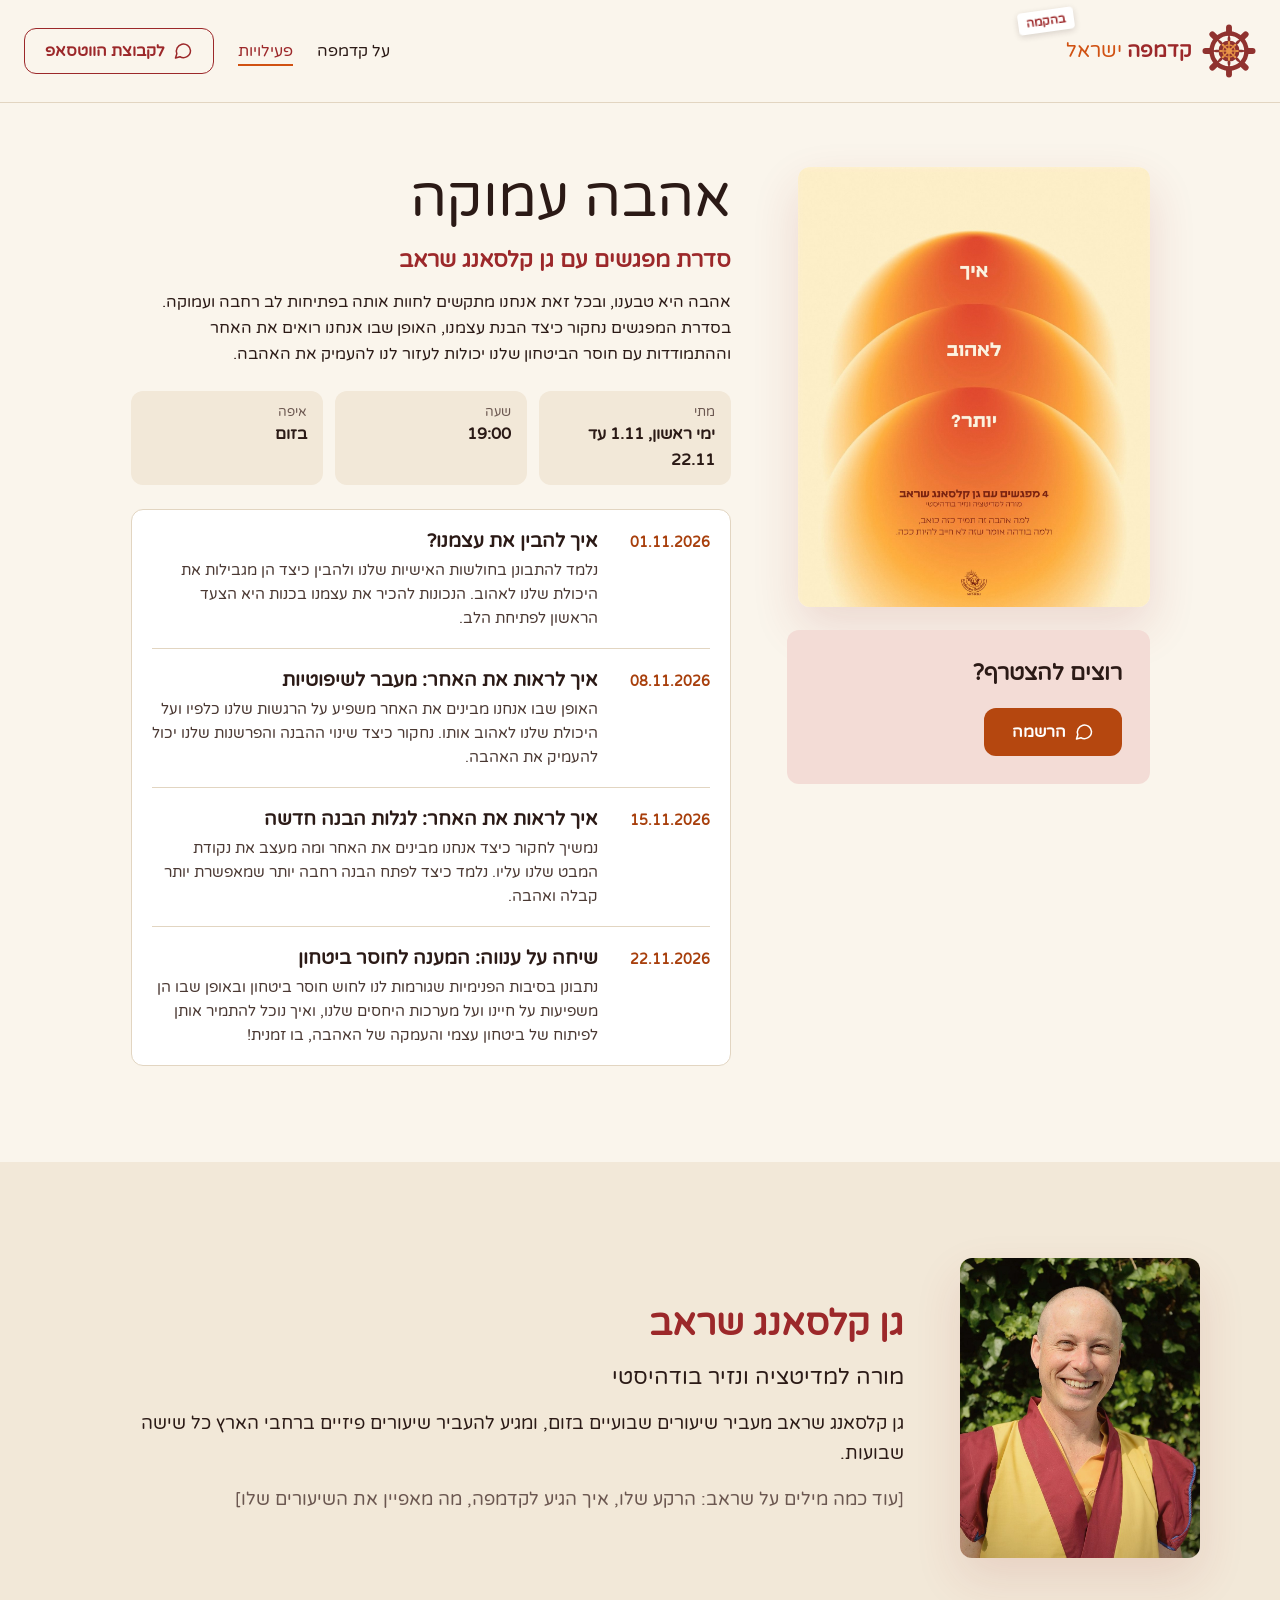
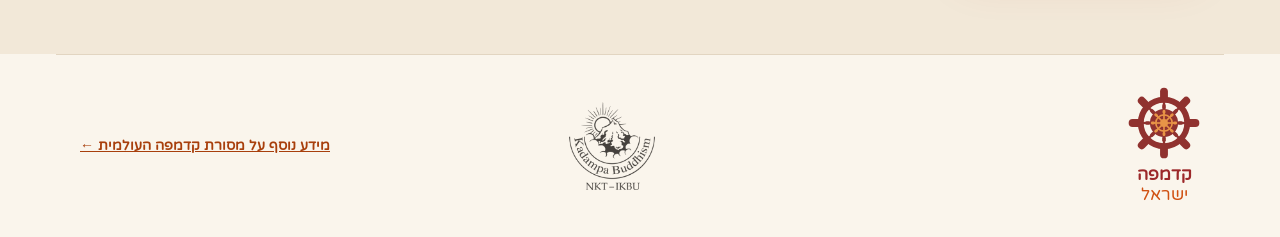
==== commit 69dd3544: "Adjust portrait sizing and hide gallery navigation Add physical center information and refine Decemb" ====
--- a/series.html
+++ b/series.html
@@ -26,7 +26,7 @@
 <nav class="nav" aria-label="ניווט ראשי">
 <a class="nav-link" href="index.html#about">על קדמפה</a>
 <a class="nav-link" href="index.html#series" aria-current="page">פעילויות</a>
-<a class="nav-link" href="index.html#gallery">גלריה</a>
+<!-- <a class="nav-link" href="index.html#gallery">גלריה</a> -->
 <a class="btn btn-outline" href="https://chat.whatsapp.com/EBCWu6RBWqvGROPX27mSxB"><svg class="icon" width="20" height="20" viewBox="0 0 24 24" fill="none" stroke="currentColor" stroke-width="1.8" stroke-linecap="round" stroke-linejoin="round" aria-hidden="true"><path d="M21 11.5a8.5 8.5 0 0 1-12.6 7.4L3 20.5l1.6-5.2A8.5 8.5 0 1 1 21 11.5z"></path></svg>לקבוצת הווטסאפ</a>
 </nav>
 </header>
--- a/styles.css
+++ b/styles.css
@@ -384,8 +384,10 @@
 }
 .teacher-card .card-title { color: var(--ink); }
 .about-figure {
-  flex: 1 1 340px;
+  flex: 0 1 260px;
   min-width: 0;
+  max-width: 260px;
+  margin-inline: auto;
   display: flex;
   flex-direction: column;
   gap: 10px;
@@ -393,9 +395,9 @@
 
 /* Upcoming series */
 .series-poster {
-  flex: 1 1 340px;
+  flex: 0 1 260px;
   min-width: 0;
-  max-width: 460px;
+  max-width: 260px;
 }
 .series-title {
   font-size: 44px;
@@ -533,8 +535,8 @@
   /* Leaves room for the header and the signup card so the whole column stays in view */
   .poster-tall {
     width: auto;
-    height: min(calc(100vh - 360px), 720px);
-    min-height: 360px;
+    height: min(calc(100vh - 360px), 440px);
+    min-height: 320px;
   }
   .series-main { flex: 1 1 400px; }
 }
@@ -612,7 +614,7 @@
 .schedule-item__title { font-size: 19px; line-height: 26px; font-weight: 700; }
 .schedule-item__desc { font-size: 15px; line-height: 24px; color: var(--ink-soft); }
 
-.teacher-figure { flex: 1 1 300px; min-width: 0; max-width: 400px; }
+.teacher-figure { flex: 0 1 240px; min-width: 0; max-width: 240px; }
 .teacher-role { font-size: 22px; line-height: 30px; font-weight: 300; }
 
 /* ============ Mobile ============ */
@@ -669,3 +671,18 @@
   .series-layout { padding: 32px 16px 56px; gap: 32px; }
   .schedule-item { grid-template-columns: minmax(0, 1fr); gap: 4px; }
 }
+
+/* Keep portraits from filling the whole phone screen */
+@media (max-width: 640px) {
+  .about-figure .photo,
+  .series-poster .photo,
+  .teacher-figure .photo,
+  .poster-tall {
+    max-width: min(280px, 72vw);
+    max-height: 55vh;
+    margin-inline: auto;
+  }
+  .about-figure,
+  .series-poster,
+  .teacher-figure { align-items: center; text-align: center; }
+}
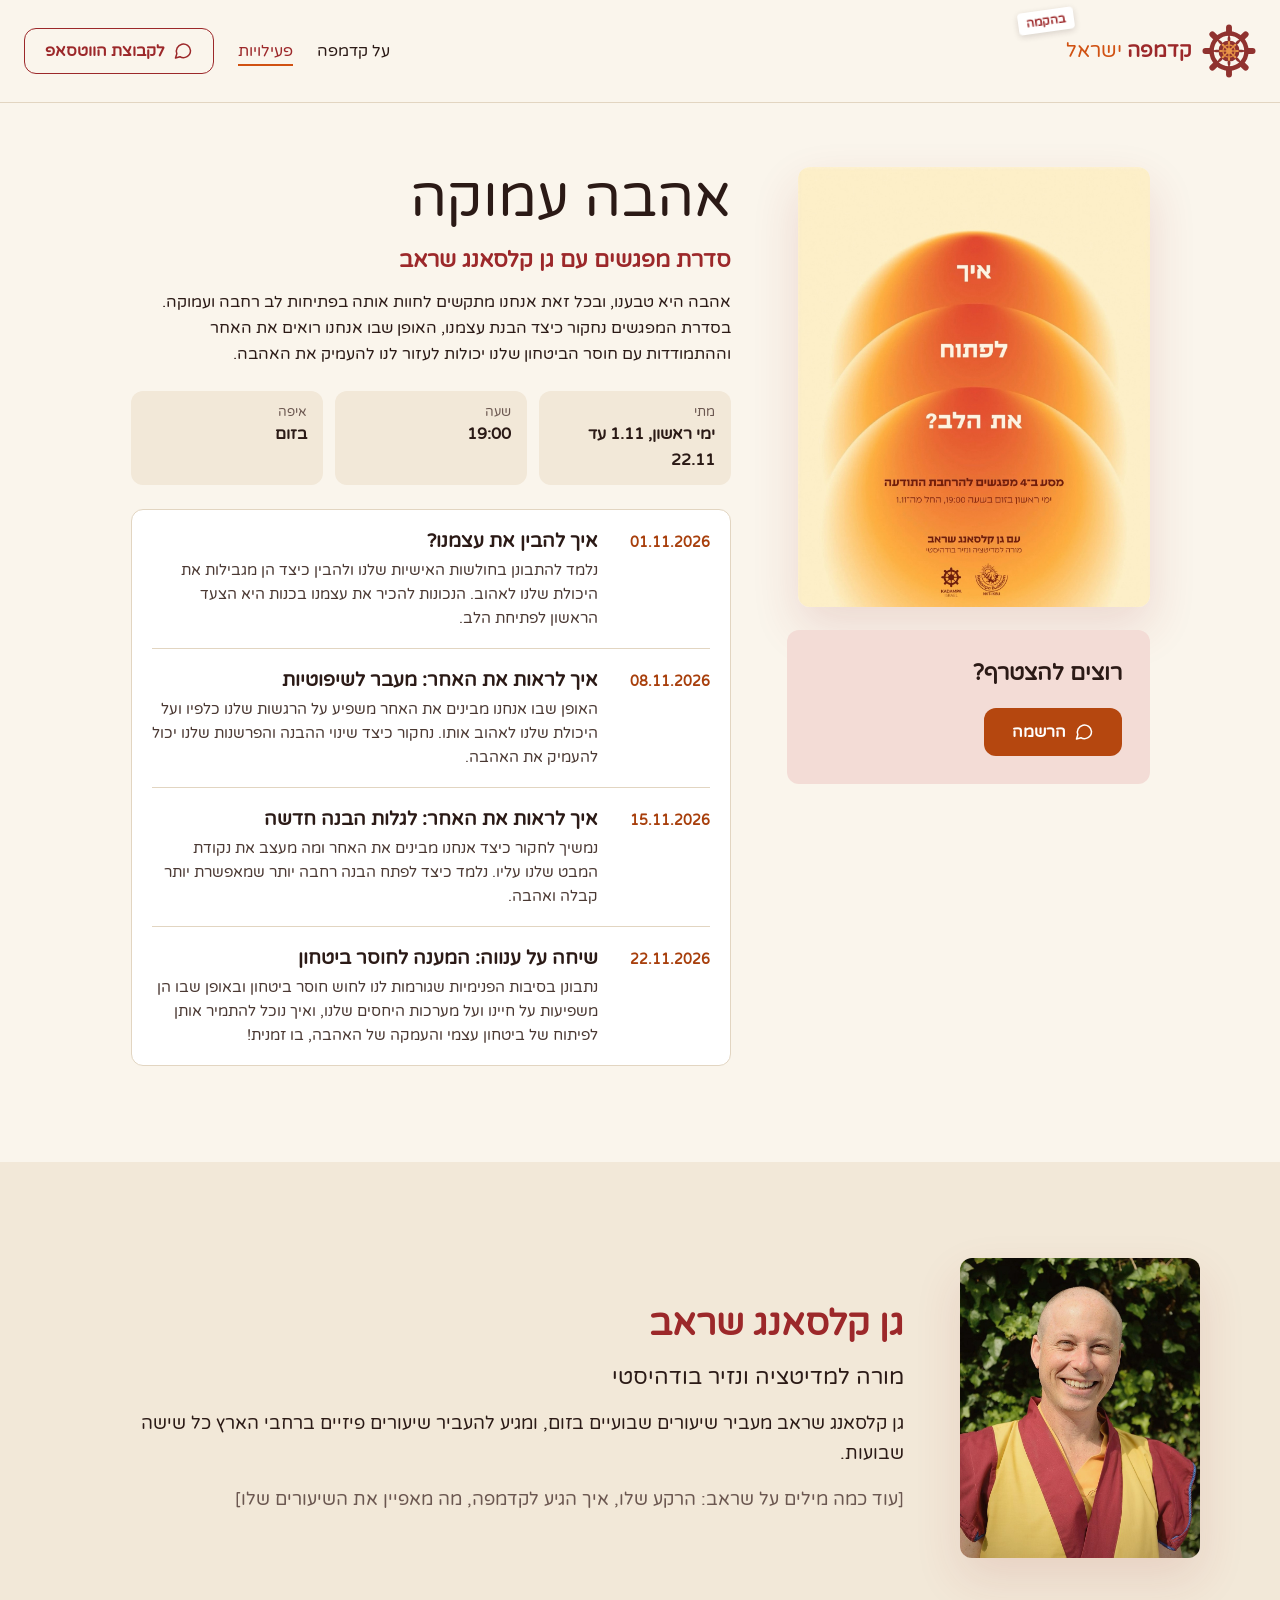
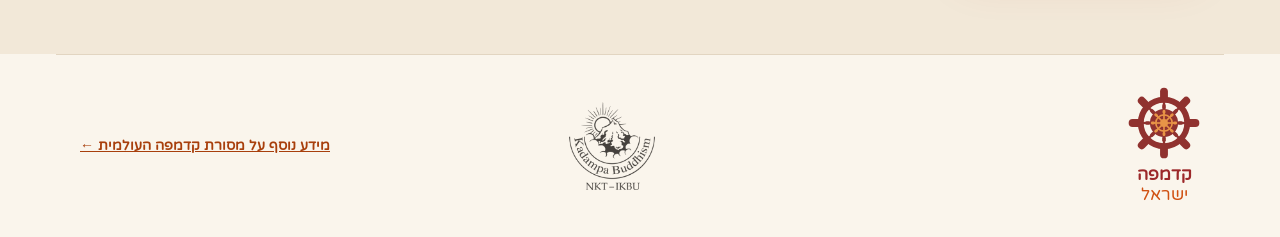
==== commit d2154bf3: "Replace series poster with the 'איך לפתוח את הלב?' version Update the poster alt text to match the n" ====
--- a/series.html
+++ b/series.html
@@ -35,7 +35,7 @@
 <main>
 <section class="series-layout">
 <div class="series-aside">
-<img class="poster-tall" src="assets/poster.jpg" alt="פוסטר הסדרה: איך לאהוב יותר? 4 מפגשים עם גן קלסאנג שראב">
+<img class="poster-tall" src="assets/poster.jpg" alt="פוסטר הסדרה: איך לפתוח את הלב? 4 מפגשים עם גן קלסאנג שראב">
 <div class="card-lotus signup">
 <div class="signup__text">
 <div class="card-title">רוצים להצטרף?</div>
--- a/styles.css
+++ b/styles.css
@@ -257,11 +257,17 @@
 /* ============ Landing page (index.html) ============ */
 
 /* Hero + sunrise */
+/* The hero fills the first screen under the sticky header so Buddha's eyes always land just above the fold */
 .hero {
+  --top-h: 102px;
   position: relative;
+  display: flex;
+  flex-direction: column;
+  box-sizing: border-box;
+  min-height: calc(100svh - var(--top-h));
   padding: 72px 24px 0;
   text-align: center;
-  overflow-x: clip; /* sun discs are wider than the viewport; vertical glow is allowed to spill, as in the mockup */
+  overflow-x: clip; /* the glow is wider than the viewport; it is allowed to spill vertically */
 }
 .hero-inner {
   position: relative;
@@ -273,6 +279,16 @@
   align-items: center;
   gap: 20px;
 }
+/* Soft wash of the page color behind the text, so it stays readable where the head rises behind it */
+.hero-inner::before {
+  content: '';
+  position: absolute;
+  inset: -48px -96px -32px;
+  z-index: -1;
+  background: radial-gradient(closest-side, rgba(250, 245, 236, 0.82), rgba(250, 245, 236, 0.6) 65%, rgba(250, 245, 236, 0));
+  pointer-events: none;
+}
+.hero-title, .hero-lead { text-shadow: 0 0 12px var(--surface-100), 0 0 4px var(--surface-100); }
 .hero-title {
   font-size: clamp(40px, 6vw, 64px);
   line-height: 1.15;
@@ -286,32 +302,34 @@
   color: var(--ink-muted);
   max-width: 560px;
 }
+/* Takes whatever height is left under the text; the head is anchored to its bottom and may rise up behind the text */
 .horizon {
+  --head-w: min(90vw, 900px, (100svh - var(--top-h)) * 0.85);
   position: relative;
-  height: 340px;
-  margin-top: -8px;
+  flex: 1 0 calc(var(--head-w) * 0.45);
+  width: 100%;
   max-width: 1200px;
   margin-inline: auto;
 }
 .sun {
   position: absolute;
   inset: 0;
-  transform: translateY(300px);
-  transition: transform 3.5s cubic-bezier(0.22, 0.61, 0.36, 1);
+  transform: translateY(calc(var(--head-w) * 1.2)); /* starts fully below the horizon */
+  transition: transform 6s cubic-bezier(0.33, 0, 0.2, 1);
 }
 .sun.is-risen { transform: translateY(0px); }
 .sun-glow {
   position: absolute;
   left: 50%;
-  top: -380px;
+  bottom: calc(var(--head-w) * 0.45 - 756px); /* centers the corona (46% down the box) on the head */
   width: 1400px;
   height: 1400px;
   margin-left: -700px;
   opacity: 0;
-  transition: opacity 3.5s ease-out 0.2s;
+  transition: opacity 5s ease-out 0.5s;
 }
 .sun.is-risen .sun-glow { opacity: 1; }
-/* Two layers: a bright corona hugging the disc's visible rim (~46% down this box), and a wide warm sky wash */
+/* Two layers: a bright corona around the head (~46% down this box), and a wide warm sky wash */
 .sun-glow__breath {
   width: 100%;
   height: 100%;
@@ -322,26 +340,14 @@
   transform-origin: 50% 46%;
   animation: kiGlow 6s ease-in-out infinite alternate;
 }
-.sun-disc {
+/* Buddha's head rises until his eyes are just above the horizon (the top of .about) */
+.sun-head {
   position: absolute;
   left: 50%;
-  border-radius: var(--radius-full);
-}
-.sun-disc--core {
-  top: 120px;
-  width: 900px;
-  height: 900px;
-  margin-left: -450px;
-  background: radial-gradient(circle at 50% 18%, #e0502e 0%, #ea6a32 22%, #f39a3c 44%, #fbc56a 58%, rgba(255, 214, 140, 0.6) 64%, rgba(250, 245, 236, 0) 72%);
-  filter: blur(6px);
-}
-.sun-disc--halo {
-  top: 220px;
-  width: 1100px;
-  height: 1100px;
-  margin-left: -550px;
-  background: radial-gradient(circle at 50% 14%, rgba(224, 80, 46, 0.85) 0%, rgba(236, 122, 53, 0.8) 24%, rgba(247, 169, 64, 0.6) 46%, rgba(250, 245, 236, 0) 70%);
-  filter: blur(4px);
+  bottom: calc(var(--head-w) * -0.17);
+  width: var(--head-w);
+  height: auto;
+  margin-left: calc(var(--head-w) / -2);
 }
 
 @keyframes kiGlow {
@@ -360,14 +366,14 @@
   z-index: 1;
   background: var(--surface-100);
 }
-/* Haze over the bottom of the sun so it sinks into the page instead of ending in a hard line */
+/* Short haze over the bottom of the head so it sinks into the page without veiling the eyes */
 .about::before {
   content: '';
   position: absolute;
   left: 0;
   right: 0;
   bottom: 100%;
-  height: 140px;
+  height: 28px;
   background: linear-gradient(to bottom, rgba(250, 245, 236, 0), rgba(250, 245, 236, 0.75) 60%, var(--surface-100));
   pointer-events: none;
 }
@@ -660,7 +666,7 @@
   .nav .btn-outline { display: none; } /* the hero and join sections carry the WhatsApp CTA on phones */
 
   .section { padding: 56px 16px; }
-  .hero { padding: 40px 16px 0; }
+  .hero { --top-h: 114px; padding: 40px 16px 0; }
   .hero-lead { font-size: 17px; line-height: 28px; }
   .split { gap: 32px; }
   .about-rows { gap: 48px; }
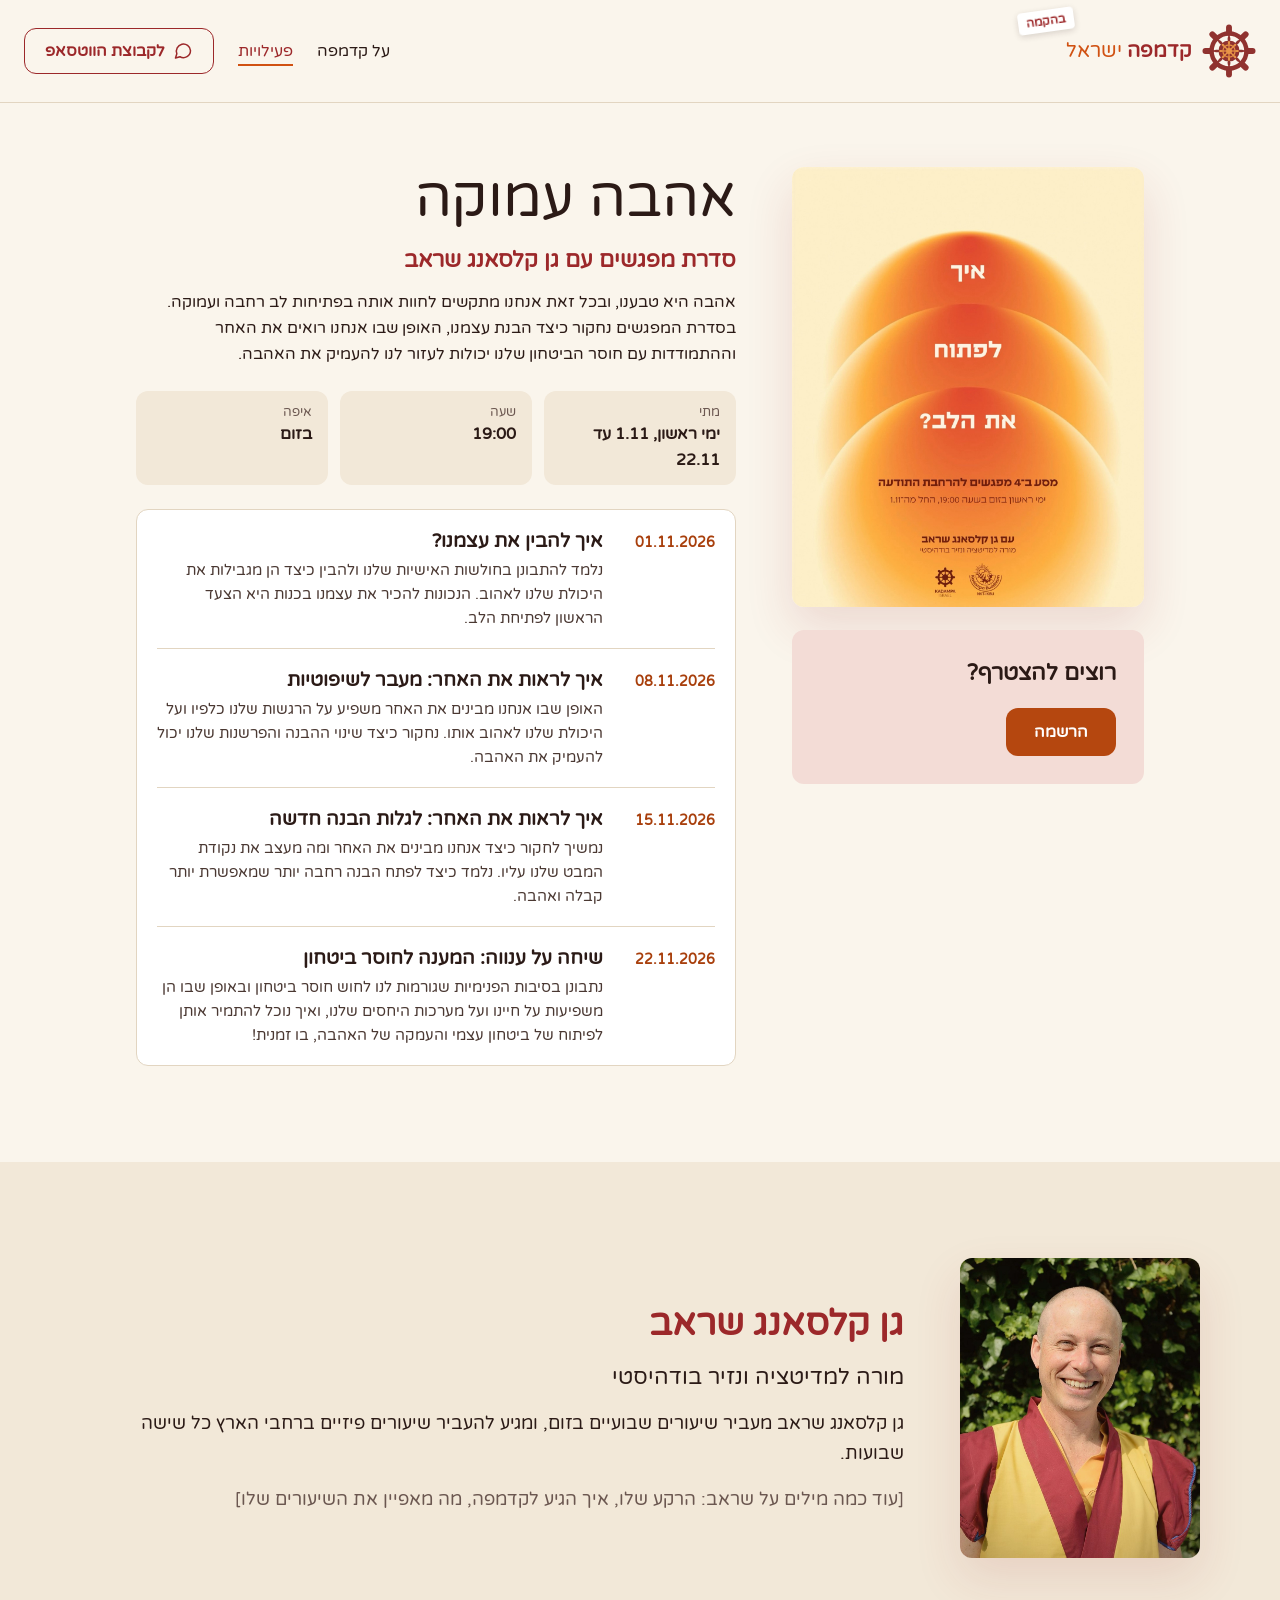
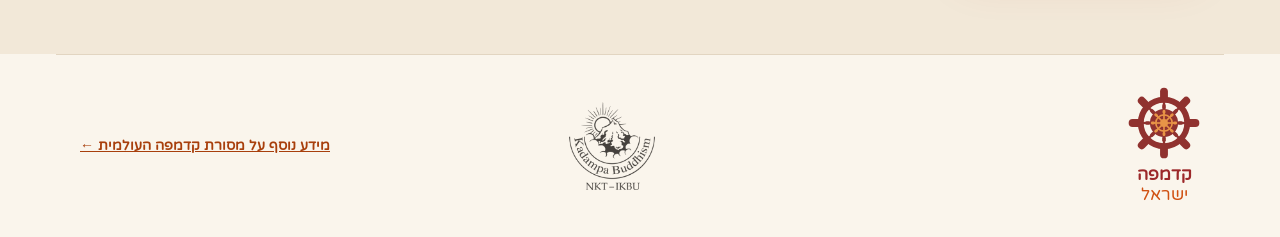
==== commit fbee4503: "Point the series sign-up button at the Google Forms registration form" ====
--- a/series.html
+++ b/series.html
@@ -40,7 +40,7 @@
 <div class="signup__text">
 <div class="card-title">רוצים להצטרף?</div>
 </div>
-<a class="btn btn-primary" href="https://chat.whatsapp.com/EBCWu6RBWqvGROPX27mSxB"><svg class="icon" width="20" height="20" viewBox="0 0 24 24" fill="none" stroke="currentColor" stroke-width="1.8" stroke-linecap="round" stroke-linejoin="round" aria-hidden="true"><path d="M21 11.5a8.5 8.5 0 0 1-12.6 7.4L3 20.5l1.6-5.2A8.5 8.5 0 1 1 21 11.5z"></path></svg>הרשמה</a>
+<a class="btn btn-primary" href="https://docs.google.com/forms/d/e/1FAIpQLSfxFw69k1hVm4WwL6jVIWFO38QN0n-xuov-mgixhbakbKQ2aA/viewform">הרשמה</a>
 </div>
 </div>
 
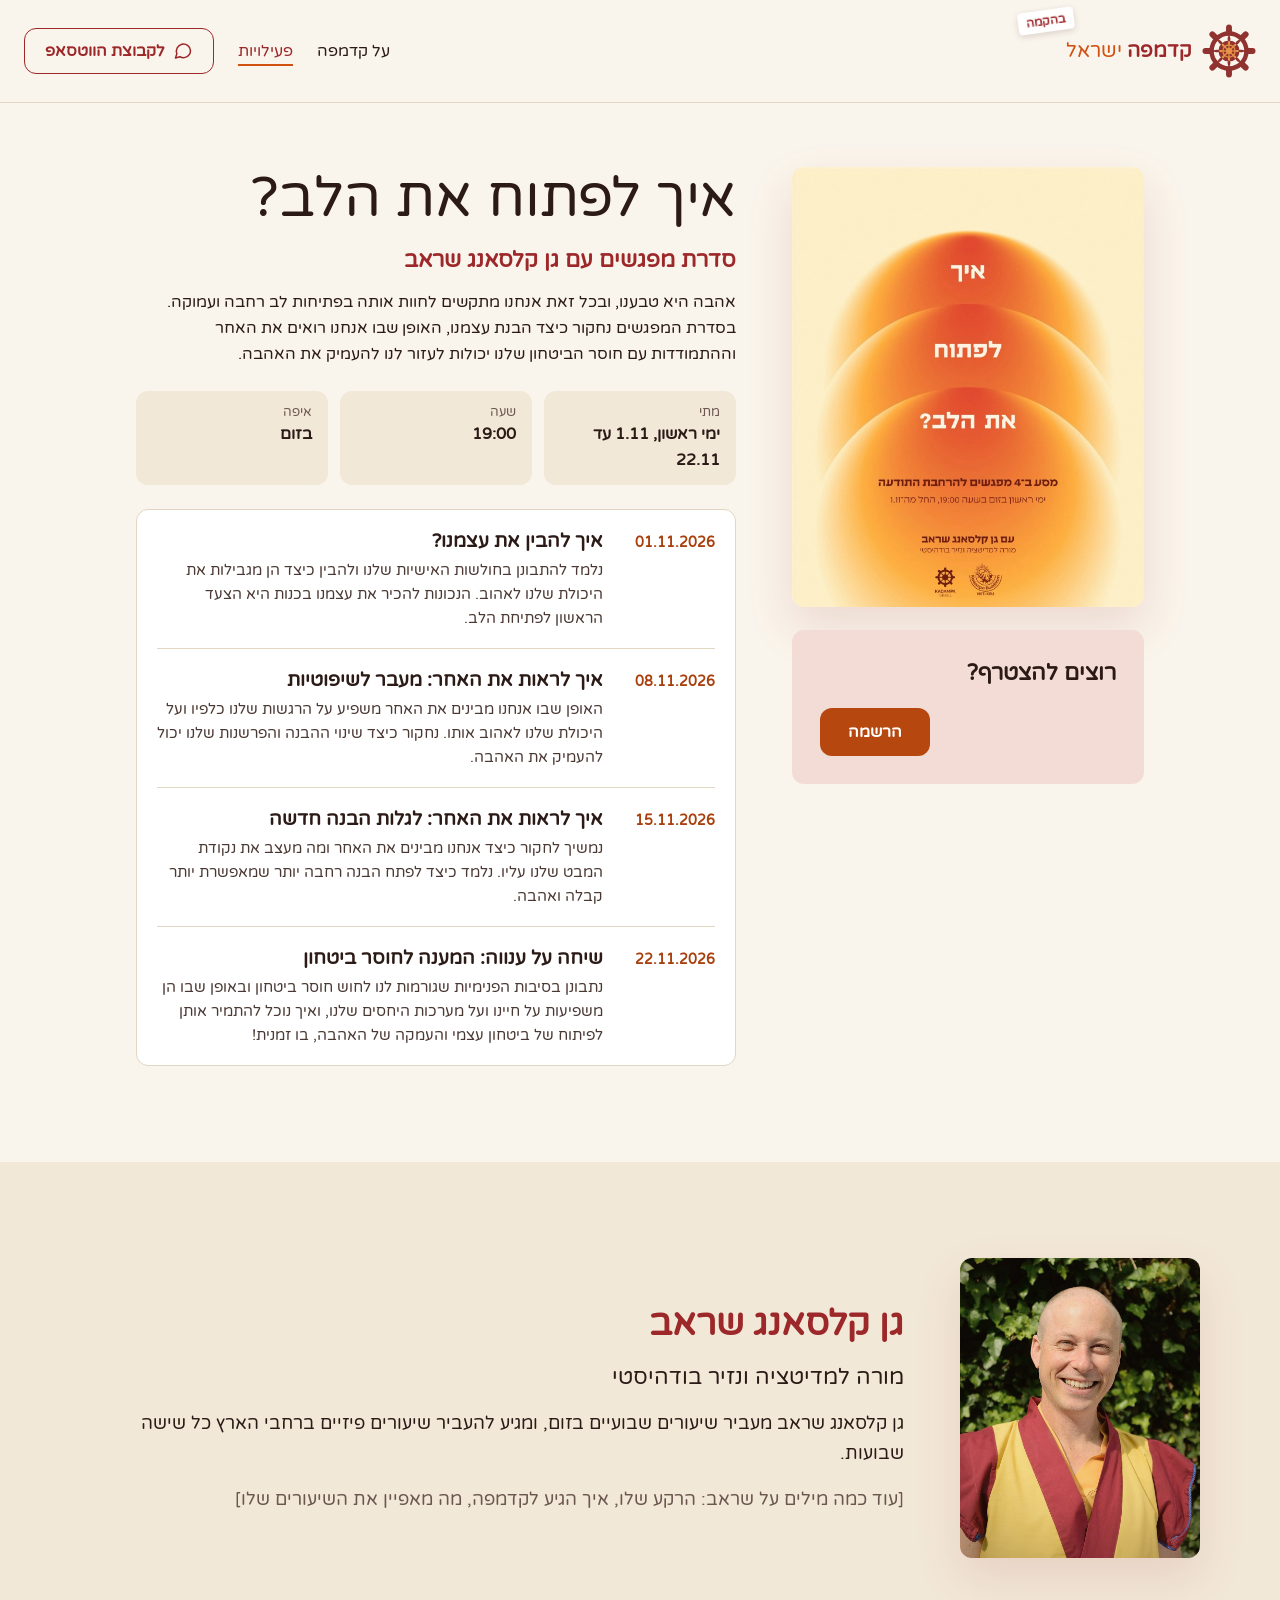
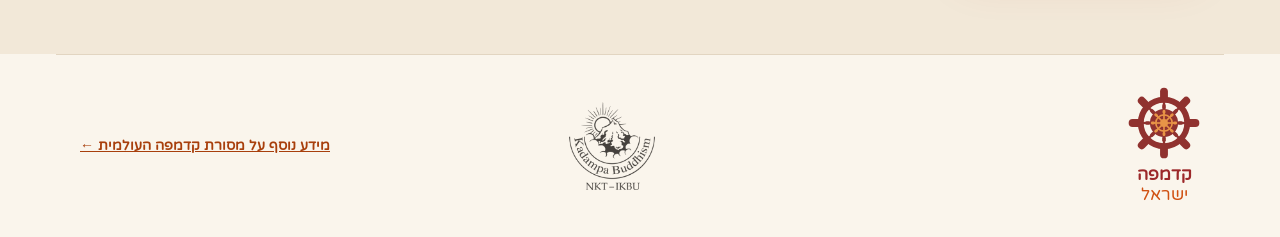
==== commit 6ea2de08: "Rename the series to match the poster and left-align the sign-up button The course is now titled 'אי" ====
--- a/series.html
+++ b/series.html
@@ -3,8 +3,8 @@
 <head>
 <meta charset="utf-8">
 <meta name="viewport" content="width=device-width, initial-scale=1">
-<title>אהבה עמוקה: פרטי הסדרה</title>
-<meta name="description" content="אהבה עמוקה: סדרת מפגשים עם גן קלסאנג שראב. ימי ראשון, 1.11 עד 22.11, בשעה 19:00, בזום.">
+<title>איך לפתוח את הלב? פרטי הסדרה</title>
+<meta name="description" content="איך לפתוח את הלב? סדרת מפגשים עם גן קלסאנג שראב. ימי ראשון, 1.11 עד 22.11, בשעה 19:00, בזום.">
 <meta name="theme-color" content="#faf5ec">
 <link rel="preconnect" href="https://fonts.googleapis.com">
 <link rel="preconnect" href="https://fonts.gstatic.com" crossorigin>
@@ -46,7 +46,7 @@
 
 <div class="series-main">
 <div class="series-intro">
-<h1 class="page-title">אהבה עמוקה</h1>
+<h1 class="page-title">איך לפתוח את הלב?</h1>
 <p class="subheading">סדרת מפגשים עם גן קלסאנג שראב</p>
 <p>אהבה היא טבענו, ובכל זאת אנחנו מתקשים לחוות אותה בפתיחות לב רחבה ועמוקה. בסדרת המפגשים נחקור כיצד הבנת עצמנו, האופן שבו אנחנו רואים את האחר וההתמודדות עם חוסר הביטחון שלנו יכולות לעזור לנו להעמיק את האהבה.</p>
 </div>
--- a/styles.css
+++ b/styles.css
@@ -257,17 +257,11 @@
 /* ============ Landing page (index.html) ============ */
 
 /* Hero + sunrise */
-/* The hero fills the first screen under the sticky header so Buddha's eyes always land just above the fold */
 .hero {
-  --top-h: 102px;
   position: relative;
-  display: flex;
-  flex-direction: column;
-  box-sizing: border-box;
-  min-height: calc(100svh - var(--top-h));
   padding: 72px 24px 0;
   text-align: center;
-  overflow-x: clip; /* the glow is wider than the viewport; it is allowed to spill vertically */
+  overflow-x: clip; /* sun discs are wider than the viewport; vertical glow is allowed to spill, as in the mockup */
 }
 .hero-inner {
   position: relative;
@@ -279,16 +273,6 @@
   align-items: center;
   gap: 20px;
 }
-/* Soft wash of the page color behind the text, so it stays readable where the head rises behind it */
-.hero-inner::before {
-  content: '';
-  position: absolute;
-  inset: -48px -96px -32px;
-  z-index: -1;
-  background: radial-gradient(closest-side, rgba(250, 245, 236, 0.82), rgba(250, 245, 236, 0.6) 65%, rgba(250, 245, 236, 0));
-  pointer-events: none;
-}
-.hero-title, .hero-lead { text-shadow: 0 0 12px var(--surface-100), 0 0 4px var(--surface-100); }
 .hero-title {
   font-size: clamp(40px, 6vw, 64px);
   line-height: 1.15;
@@ -302,34 +286,32 @@
   color: var(--ink-muted);
   max-width: 560px;
 }
-/* Takes whatever height is left under the text; the head is anchored to its bottom and may rise up behind the text */
 .horizon {
-  --head-w: min(90vw, 900px, (100svh - var(--top-h)) * 0.85);
   position: relative;
-  flex: 1 0 calc(var(--head-w) * 0.45);
-  width: 100%;
+  height: 340px;
+  margin-top: -8px;
   max-width: 1200px;
   margin-inline: auto;
 }
 .sun {
   position: absolute;
   inset: 0;
-  transform: translateY(calc(var(--head-w) * 1.2)); /* starts fully below the horizon */
-  transition: transform 6s cubic-bezier(0.33, 0, 0.2, 1);
+  transform: translateY(300px);
+  transition: transform 3.5s cubic-bezier(0.22, 0.61, 0.36, 1);
 }
 .sun.is-risen { transform: translateY(0px); }
 .sun-glow {
   position: absolute;
   left: 50%;
-  bottom: calc(var(--head-w) * 0.45 - 756px); /* centers the corona (46% down the box) on the head */
+  top: -380px;
   width: 1400px;
   height: 1400px;
   margin-left: -700px;
   opacity: 0;
-  transition: opacity 5s ease-out 0.5s;
+  transition: opacity 3.5s ease-out 0.2s;
 }
 .sun.is-risen .sun-glow { opacity: 1; }
-/* Two layers: a bright corona around the head (~46% down this box), and a wide warm sky wash */
+/* Two layers: a bright corona hugging the disc's visible rim (~46% down this box), and a wide warm sky wash */
 .sun-glow__breath {
   width: 100%;
   height: 100%;
@@ -340,14 +322,26 @@
   transform-origin: 50% 46%;
   animation: kiGlow 6s ease-in-out infinite alternate;
 }
-/* Buddha's head rises until his eyes are just above the horizon (the top of .about) */
-.sun-head {
+.sun-disc {
   position: absolute;
   left: 50%;
-  bottom: calc(var(--head-w) * -0.17);
-  width: var(--head-w);
-  height: auto;
-  margin-left: calc(var(--head-w) / -2);
+  border-radius: var(--radius-full);
+}
+.sun-disc--core {
+  top: 120px;
+  width: 900px;
+  height: 900px;
+  margin-left: -450px;
+  background: radial-gradient(circle at 50% 18%, #e0502e 0%, #ea6a32 22%, #f39a3c 44%, #fbc56a 58%, rgba(255, 214, 140, 0.6) 64%, rgba(250, 245, 236, 0) 72%);
+  filter: blur(6px);
+}
+.sun-disc--halo {
+  top: 220px;
+  width: 1100px;
+  height: 1100px;
+  margin-left: -550px;
+  background: radial-gradient(circle at 50% 14%, rgba(224, 80, 46, 0.85) 0%, rgba(236, 122, 53, 0.8) 24%, rgba(247, 169, 64, 0.6) 46%, rgba(250, 245, 236, 0) 70%);
+  filter: blur(4px);
 }
 
 @keyframes kiGlow {
@@ -366,14 +360,14 @@
   z-index: 1;
   background: var(--surface-100);
 }
-/* Short haze over the bottom of the head so it sinks into the page without veiling the eyes */
+/* Haze over the bottom of the sun so it sinks into the page instead of ending in a hard line */
 .about::before {
   content: '';
   position: absolute;
   left: 0;
   right: 0;
   bottom: 100%;
-  height: 28px;
+  height: 140px;
   background: linear-gradient(to bottom, rgba(250, 245, 236, 0), rgba(250, 245, 236, 0.75) 60%, var(--surface-100));
   pointer-events: none;
 }
@@ -554,6 +548,9 @@
   gap: 20px;
   align-items: center;
   justify-content: space-between;
+}
+.signup .btn {
+  margin-inline-start: auto;
 }
 .signup__text {
   display: flex;
@@ -666,7 +663,7 @@
   .nav .btn-outline { display: none; } /* the hero and join sections carry the WhatsApp CTA on phones */
 
   .section { padding: 56px 16px; }
-  .hero { --top-h: 114px; padding: 40px 16px 0; }
+  .hero { padding: 40px 16px 0; }
   .hero-lead { font-size: 17px; line-height: 28px; }
   .split { gap: 32px; }
   .about-rows { gap: 48px; }
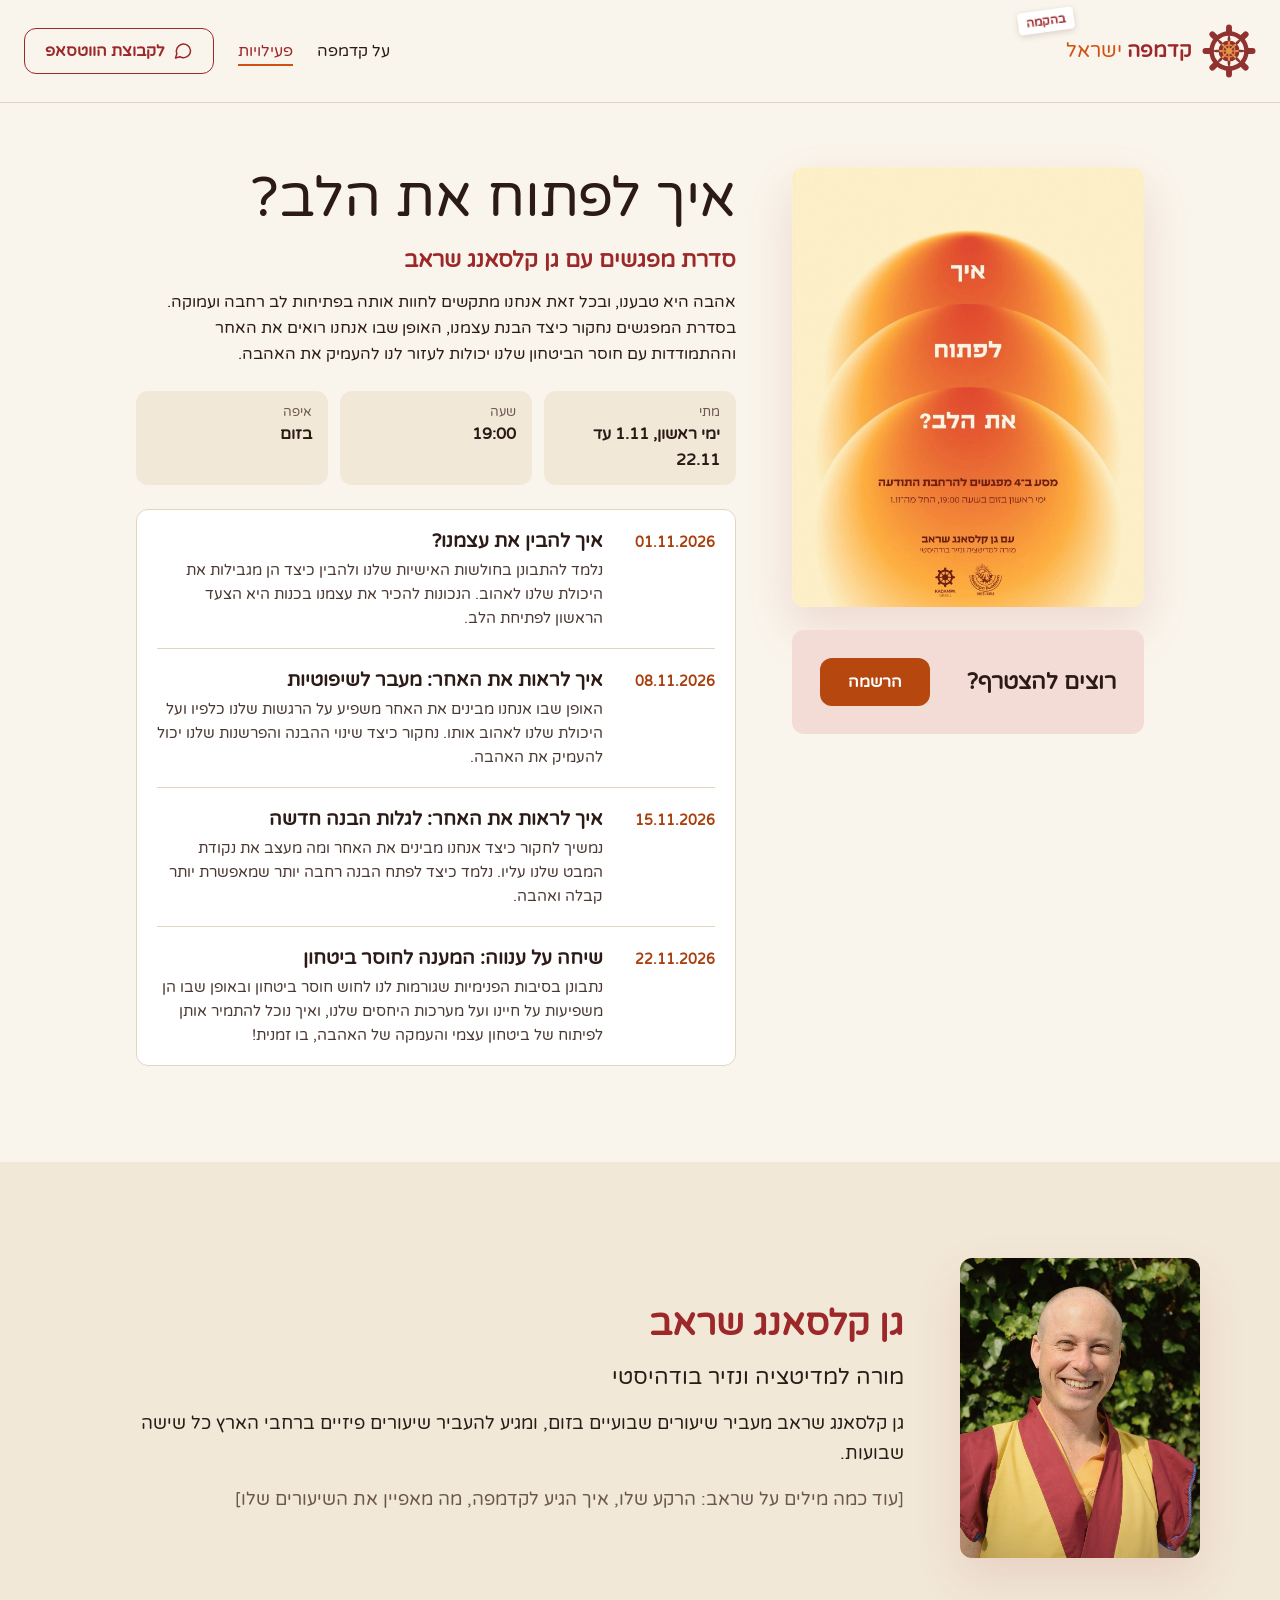
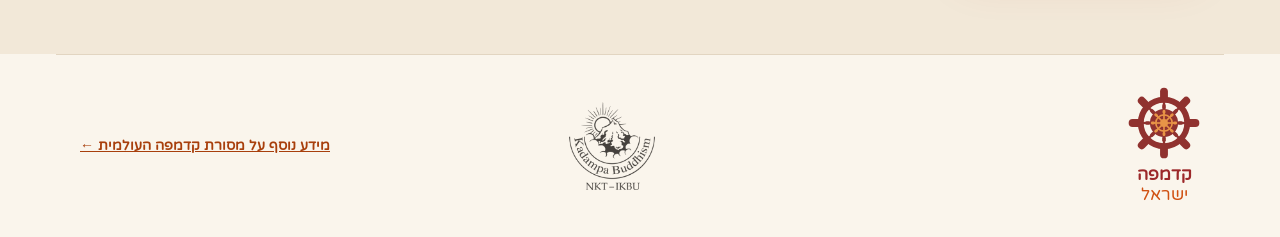
==== commit 6e03b543: "Spin the dharma wheel logo and keep the sign-up card on one line The header logo's outer rim turns s" ====
--- a/series.html
+++ b/series.html
@@ -10,13 +10,14 @@
 <link rel="preconnect" href="https://fonts.gstatic.com" crossorigin>
 <link rel="stylesheet" href="https://fonts.googleapis.com/css2?family=Varela+Round&amp;display=swap">
 <link rel="stylesheet" href="styles.css">
+<script src="main.js" defer></script>
 </head>
 <body>
 
 <div class="header-bar site-top">
 <header class="site-header site-header--wide">
 <a class="logo" href="index.html" aria-label="קדמפה ישראל, לעמוד הראשי">
-<svg viewBox="52 26 220 220" width="54" height="54" role="img" aria-label="סמל קדמפה ישראל" class="logo-mark"><line x1="162.0" y1="96.0" x2="162.0" y2="70.0" stroke="#90322f" stroke-width="7"></line><line x1="162.0" y1="90.0" x2="162.0" y2="83.0" stroke="#90322f" stroke-width="11" stroke-linecap="round"></line><line x1="162.0" y1="58.0" x2="162.0" y2="40.0" stroke="#90322f" stroke-width="24" stroke-linecap="round"></line><line x1="190.3" y1="107.7" x2="208.7" y2="89.3" stroke="#90322f" stroke-width="7"></line><line x1="194.5" y1="103.5" x2="199.5" y2="98.5" stroke="#90322f" stroke-width="11" stroke-linecap="round"></line><line x1="217.2" y1="80.8" x2="229.9" y2="68.1" stroke="#90322f" stroke-width="24" stroke-linecap="round"></line><line x1="202.0" y1="136.0" x2="228.0" y2="136.0" stroke="#90322f" stroke-width="7"></line><line x1="208.0" y1="136.0" x2="215.0" y2="136.0" stroke="#90322f" stroke-width="11" stroke-linecap="round"></line><line x1="240.0" y1="136.0" x2="258.0" y2="136.0" stroke="#90322f" stroke-width="24" stroke-linecap="round"></line><line x1="190.3" y1="164.3" x2="208.7" y2="182.7" stroke="#90322f" stroke-width="7"></line><line x1="194.5" y1="168.5" x2="199.5" y2="173.5" stroke="#90322f" stroke-width="11" stroke-linecap="round"></line><line x1="217.2" y1="191.2" x2="229.9" y2="203.9" stroke="#90322f" stroke-width="24" stroke-linecap="round"></line><line x1="162.0" y1="176.0" x2="162.0" y2="202.0" stroke="#90322f" stroke-width="7"></line><line x1="162.0" y1="182.0" x2="162.0" y2="189.0" stroke="#90322f" stroke-width="11" stroke-linecap="round"></line><line x1="162.0" y1="214.0" x2="162.0" y2="232.0" stroke="#90322f" stroke-width="24" stroke-linecap="round"></line><line x1="133.7" y1="164.3" x2="115.3" y2="182.7" stroke="#90322f" stroke-width="7"></line><line x1="129.5" y1="168.5" x2="124.5" y2="173.5" stroke="#90322f" stroke-width="11" stroke-linecap="round"></line><line x1="106.8" y1="191.2" x2="94.1" y2="203.9" stroke="#90322f" stroke-width="24" stroke-linecap="round"></line><line x1="122.0" y1="136.0" x2="96.0" y2="136.0" stroke="#90322f" stroke-width="7"></line><line x1="116.0" y1="136.0" x2="109.0" y2="136.0" stroke="#90322f" stroke-width="11" stroke-linecap="round"></line><line x1="84.0" y1="136.0" x2="66.0" y2="136.0" stroke="#90322f" stroke-width="24" stroke-linecap="round"></line><line x1="133.7" y1="107.7" x2="115.3" y2="89.3" stroke="#90322f" stroke-width="7"></line><line x1="129.5" y1="103.5" x2="124.5" y2="98.5" stroke="#90322f" stroke-width="11" stroke-linecap="round"></line><line x1="106.8" y1="80.8" x2="94.1" y2="68.1" stroke="#90322f" stroke-width="24" stroke-linecap="round"></line><circle cx="162" cy="136" r="71" fill="none" stroke="#90322f" stroke-width="18"></circle><circle cx="162" cy="136" r="43" fill="#90322f"></circle><circle cx="162" cy="136" r="25" fill="none" stroke="#e89447" stroke-width="5"></circle><line x1="162.0" y1="136.0" x2="162.0" y2="103.0" stroke="#e89447" stroke-width="5"></line><line x1="162.0" y1="104.0" x2="162.0" y2="100.0" stroke="#e89447" stroke-width="8.5" stroke-linecap="round"></line><line x1="162.0" y1="136.0" x2="185.3" y2="112.7" stroke="#e89447" stroke-width="5"></line><line x1="184.6" y1="113.4" x2="187.5" y2="110.5" stroke="#e89447" stroke-width="8.5" stroke-linecap="round"></line><line x1="162.0" y1="136.0" x2="195.0" y2="136.0" stroke="#e89447" stroke-width="5"></line><line x1="194.0" y1="136.0" x2="198.0" y2="136.0" stroke="#e89447" stroke-width="8.5" stroke-linecap="round"></line><line x1="162.0" y1="136.0" x2="185.3" y2="159.3" stroke="#e89447" stroke-width="5"></line><line x1="184.6" y1="158.6" x2="187.5" y2="161.5" stroke="#e89447" stroke-width="8.5" stroke-linecap="round"></line><line x1="162.0" y1="136.0" x2="162.0" y2="169.0" stroke="#e89447" stroke-width="5"></line><line x1="162.0" y1="168.0" x2="162.0" y2="172.0" stroke="#e89447" stroke-width="8.5" stroke-linecap="round"></line><line x1="162.0" y1="136.0" x2="138.7" y2="159.3" stroke="#e89447" stroke-width="5"></line><line x1="139.4" y1="158.6" x2="136.5" y2="161.5" stroke="#e89447" stroke-width="8.5" stroke-linecap="round"></line><line x1="162.0" y1="136.0" x2="129.0" y2="136.0" stroke="#e89447" stroke-width="5"></line><line x1="130.0" y1="136.0" x2="126.0" y2="136.0" stroke="#e89447" stroke-width="8.5" stroke-linecap="round"></line><line x1="162.0" y1="136.0" x2="138.7" y2="112.7" stroke="#e89447" stroke-width="5"></line><line x1="139.4" y1="113.4" x2="136.5" y2="110.5" stroke="#e89447" stroke-width="8.5" stroke-linecap="round"></line><circle cx="162" cy="136" r="12" fill="#e89447"></circle></svg>
+<svg viewBox="52 26 220 220" width="54" height="54" role="img" aria-label="סמל קדמפה ישראל" class="logo-mark"><g class="wheel-outer"><line x1="162.0" y1="96.0" x2="162.0" y2="70.0" stroke="#90322f" stroke-width="7"></line><line x1="162.0" y1="90.0" x2="162.0" y2="83.0" stroke="#90322f" stroke-width="11" stroke-linecap="round"></line><line x1="162.0" y1="58.0" x2="162.0" y2="40.0" stroke="#90322f" stroke-width="24" stroke-linecap="round"></line><line x1="190.3" y1="107.7" x2="208.7" y2="89.3" stroke="#90322f" stroke-width="7"></line><line x1="194.5" y1="103.5" x2="199.5" y2="98.5" stroke="#90322f" stroke-width="11" stroke-linecap="round"></line><line x1="217.2" y1="80.8" x2="229.9" y2="68.1" stroke="#90322f" stroke-width="24" stroke-linecap="round"></line><line x1="202.0" y1="136.0" x2="228.0" y2="136.0" stroke="#90322f" stroke-width="7"></line><line x1="208.0" y1="136.0" x2="215.0" y2="136.0" stroke="#90322f" stroke-width="11" stroke-linecap="round"></line><line x1="240.0" y1="136.0" x2="258.0" y2="136.0" stroke="#90322f" stroke-width="24" stroke-linecap="round"></line><line x1="190.3" y1="164.3" x2="208.7" y2="182.7" stroke="#90322f" stroke-width="7"></line><line x1="194.5" y1="168.5" x2="199.5" y2="173.5" stroke="#90322f" stroke-width="11" stroke-linecap="round"></line><line x1="217.2" y1="191.2" x2="229.9" y2="203.9" stroke="#90322f" stroke-width="24" stroke-linecap="round"></line><line x1="162.0" y1="176.0" x2="162.0" y2="202.0" stroke="#90322f" stroke-width="7"></line><line x1="162.0" y1="182.0" x2="162.0" y2="189.0" stroke="#90322f" stroke-width="11" stroke-linecap="round"></line><line x1="162.0" y1="214.0" x2="162.0" y2="232.0" stroke="#90322f" stroke-width="24" stroke-linecap="round"></line><line x1="133.7" y1="164.3" x2="115.3" y2="182.7" stroke="#90322f" stroke-width="7"></line><line x1="129.5" y1="168.5" x2="124.5" y2="173.5" stroke="#90322f" stroke-width="11" stroke-linecap="round"></line><line x1="106.8" y1="191.2" x2="94.1" y2="203.9" stroke="#90322f" stroke-width="24" stroke-linecap="round"></line><line x1="122.0" y1="136.0" x2="96.0" y2="136.0" stroke="#90322f" stroke-width="7"></line><line x1="116.0" y1="136.0" x2="109.0" y2="136.0" stroke="#90322f" stroke-width="11" stroke-linecap="round"></line><line x1="84.0" y1="136.0" x2="66.0" y2="136.0" stroke="#90322f" stroke-width="24" stroke-linecap="round"></line><line x1="133.7" y1="107.7" x2="115.3" y2="89.3" stroke="#90322f" stroke-width="7"></line><line x1="129.5" y1="103.5" x2="124.5" y2="98.5" stroke="#90322f" stroke-width="11" stroke-linecap="round"></line><line x1="106.8" y1="80.8" x2="94.1" y2="68.1" stroke="#90322f" stroke-width="24" stroke-linecap="round"></line><circle cx="162" cy="136" r="71" fill="none" stroke="#90322f" stroke-width="18"></circle><circle cx="162" cy="136" r="43" fill="#90322f"></circle></g><g class="wheel-inner"><circle cx="162" cy="136" r="25" fill="none" stroke="#e89447" stroke-width="5"></circle><line x1="162.0" y1="136.0" x2="162.0" y2="103.0" stroke="#e89447" stroke-width="5"></line><line x1="162.0" y1="104.0" x2="162.0" y2="100.0" stroke="#e89447" stroke-width="8.5" stroke-linecap="round"></line><line x1="162.0" y1="136.0" x2="185.3" y2="112.7" stroke="#e89447" stroke-width="5"></line><line x1="184.6" y1="113.4" x2="187.5" y2="110.5" stroke="#e89447" stroke-width="8.5" stroke-linecap="round"></line><line x1="162.0" y1="136.0" x2="195.0" y2="136.0" stroke="#e89447" stroke-width="5"></line><line x1="194.0" y1="136.0" x2="198.0" y2="136.0" stroke="#e89447" stroke-width="8.5" stroke-linecap="round"></line><line x1="162.0" y1="136.0" x2="185.3" y2="159.3" stroke="#e89447" stroke-width="5"></line><line x1="184.6" y1="158.6" x2="187.5" y2="161.5" stroke="#e89447" stroke-width="8.5" stroke-linecap="round"></line><line x1="162.0" y1="136.0" x2="162.0" y2="169.0" stroke="#e89447" stroke-width="5"></line><line x1="162.0" y1="168.0" x2="162.0" y2="172.0" stroke="#e89447" stroke-width="8.5" stroke-linecap="round"></line><line x1="162.0" y1="136.0" x2="138.7" y2="159.3" stroke="#e89447" stroke-width="5"></line><line x1="139.4" y1="158.6" x2="136.5" y2="161.5" stroke="#e89447" stroke-width="8.5" stroke-linecap="round"></line><line x1="162.0" y1="136.0" x2="129.0" y2="136.0" stroke="#e89447" stroke-width="5"></line><line x1="130.0" y1="136.0" x2="126.0" y2="136.0" stroke="#e89447" stroke-width="8.5" stroke-linecap="round"></line><line x1="162.0" y1="136.0" x2="138.7" y2="112.7" stroke="#e89447" stroke-width="5"></line><line x1="139.4" y1="113.4" x2="136.5" y2="110.5" stroke="#e89447" stroke-width="8.5" stroke-linecap="round"></line><circle cx="162" cy="136" r="12" fill="#e89447"></circle></g></svg>
 <span class="logo-word">
 <span class="logo-word__top">קדמפה</span>
 <span class="logo-word__bottom">ישראל</span>
@@ -107,7 +108,7 @@
 
 <footer class="site-footer site-footer--rule">
 <div class="footer-logo" role="img" aria-label="קדמפה ישראל">
-<svg viewBox="52 26 220 220" width="72" height="72" role="img" aria-label="סמל קדמפה ישראל" class="logo-mark"><line x1="162.0" y1="96.0" x2="162.0" y2="70.0" stroke="#90322f" stroke-width="7"></line><line x1="162.0" y1="90.0" x2="162.0" y2="83.0" stroke="#90322f" stroke-width="11" stroke-linecap="round"></line><line x1="162.0" y1="58.0" x2="162.0" y2="40.0" stroke="#90322f" stroke-width="24" stroke-linecap="round"></line><line x1="190.3" y1="107.7" x2="208.7" y2="89.3" stroke="#90322f" stroke-width="7"></line><line x1="194.5" y1="103.5" x2="199.5" y2="98.5" stroke="#90322f" stroke-width="11" stroke-linecap="round"></line><line x1="217.2" y1="80.8" x2="229.9" y2="68.1" stroke="#90322f" stroke-width="24" stroke-linecap="round"></line><line x1="202.0" y1="136.0" x2="228.0" y2="136.0" stroke="#90322f" stroke-width="7"></line><line x1="208.0" y1="136.0" x2="215.0" y2="136.0" stroke="#90322f" stroke-width="11" stroke-linecap="round"></line><line x1="240.0" y1="136.0" x2="258.0" y2="136.0" stroke="#90322f" stroke-width="24" stroke-linecap="round"></line><line x1="190.3" y1="164.3" x2="208.7" y2="182.7" stroke="#90322f" stroke-width="7"></line><line x1="194.5" y1="168.5" x2="199.5" y2="173.5" stroke="#90322f" stroke-width="11" stroke-linecap="round"></line><line x1="217.2" y1="191.2" x2="229.9" y2="203.9" stroke="#90322f" stroke-width="24" stroke-linecap="round"></line><line x1="162.0" y1="176.0" x2="162.0" y2="202.0" stroke="#90322f" stroke-width="7"></line><line x1="162.0" y1="182.0" x2="162.0" y2="189.0" stroke="#90322f" stroke-width="11" stroke-linecap="round"></line><line x1="162.0" y1="214.0" x2="162.0" y2="232.0" stroke="#90322f" stroke-width="24" stroke-linecap="round"></line><line x1="133.7" y1="164.3" x2="115.3" y2="182.7" stroke="#90322f" stroke-width="7"></line><line x1="129.5" y1="168.5" x2="124.5" y2="173.5" stroke="#90322f" stroke-width="11" stroke-linecap="round"></line><line x1="106.8" y1="191.2" x2="94.1" y2="203.9" stroke="#90322f" stroke-width="24" stroke-linecap="round"></line><line x1="122.0" y1="136.0" x2="96.0" y2="136.0" stroke="#90322f" stroke-width="7"></line><line x1="116.0" y1="136.0" x2="109.0" y2="136.0" stroke="#90322f" stroke-width="11" stroke-linecap="round"></line><line x1="84.0" y1="136.0" x2="66.0" y2="136.0" stroke="#90322f" stroke-width="24" stroke-linecap="round"></line><line x1="133.7" y1="107.7" x2="115.3" y2="89.3" stroke="#90322f" stroke-width="7"></line><line x1="129.5" y1="103.5" x2="124.5" y2="98.5" stroke="#90322f" stroke-width="11" stroke-linecap="round"></line><line x1="106.8" y1="80.8" x2="94.1" y2="68.1" stroke="#90322f" stroke-width="24" stroke-linecap="round"></line><circle cx="162" cy="136" r="71" fill="none" stroke="#90322f" stroke-width="18"></circle><circle cx="162" cy="136" r="43" fill="#90322f"></circle><circle cx="162" cy="136" r="25" fill="none" stroke="#e89447" stroke-width="5"></circle><line x1="162.0" y1="136.0" x2="162.0" y2="103.0" stroke="#e89447" stroke-width="5"></line><line x1="162.0" y1="104.0" x2="162.0" y2="100.0" stroke="#e89447" stroke-width="8.5" stroke-linecap="round"></line><line x1="162.0" y1="136.0" x2="185.3" y2="112.7" stroke="#e89447" stroke-width="5"></line><line x1="184.6" y1="113.4" x2="187.5" y2="110.5" stroke="#e89447" stroke-width="8.5" stroke-linecap="round"></line><line x1="162.0" y1="136.0" x2="195.0" y2="136.0" stroke="#e89447" stroke-width="5"></line><line x1="194.0" y1="136.0" x2="198.0" y2="136.0" stroke="#e89447" stroke-width="8.5" stroke-linecap="round"></line><line x1="162.0" y1="136.0" x2="185.3" y2="159.3" stroke="#e89447" stroke-width="5"></line><line x1="184.6" y1="158.6" x2="187.5" y2="161.5" stroke="#e89447" stroke-width="8.5" stroke-linecap="round"></line><line x1="162.0" y1="136.0" x2="162.0" y2="169.0" stroke="#e89447" stroke-width="5"></line><line x1="162.0" y1="168.0" x2="162.0" y2="172.0" stroke="#e89447" stroke-width="8.5" stroke-linecap="round"></line><line x1="162.0" y1="136.0" x2="138.7" y2="159.3" stroke="#e89447" stroke-width="5"></line><line x1="139.4" y1="158.6" x2="136.5" y2="161.5" stroke="#e89447" stroke-width="8.5" stroke-linecap="round"></line><line x1="162.0" y1="136.0" x2="129.0" y2="136.0" stroke="#e89447" stroke-width="5"></line><line x1="130.0" y1="136.0" x2="126.0" y2="136.0" stroke="#e89447" stroke-width="8.5" stroke-linecap="round"></line><line x1="162.0" y1="136.0" x2="138.7" y2="112.7" stroke="#e89447" stroke-width="5"></line><line x1="139.4" y1="113.4" x2="136.5" y2="110.5" stroke="#e89447" stroke-width="8.5" stroke-linecap="round"></line><circle cx="162" cy="136" r="12" fill="#e89447"></circle></svg>
+<svg viewBox="52 26 220 220" width="72" height="72" role="img" aria-label="סמל קדמפה ישראל" class="logo-mark"><g class="wheel-outer"><line x1="162.0" y1="96.0" x2="162.0" y2="70.0" stroke="#90322f" stroke-width="7"></line><line x1="162.0" y1="90.0" x2="162.0" y2="83.0" stroke="#90322f" stroke-width="11" stroke-linecap="round"></line><line x1="162.0" y1="58.0" x2="162.0" y2="40.0" stroke="#90322f" stroke-width="24" stroke-linecap="round"></line><line x1="190.3" y1="107.7" x2="208.7" y2="89.3" stroke="#90322f" stroke-width="7"></line><line x1="194.5" y1="103.5" x2="199.5" y2="98.5" stroke="#90322f" stroke-width="11" stroke-linecap="round"></line><line x1="217.2" y1="80.8" x2="229.9" y2="68.1" stroke="#90322f" stroke-width="24" stroke-linecap="round"></line><line x1="202.0" y1="136.0" x2="228.0" y2="136.0" stroke="#90322f" stroke-width="7"></line><line x1="208.0" y1="136.0" x2="215.0" y2="136.0" stroke="#90322f" stroke-width="11" stroke-linecap="round"></line><line x1="240.0" y1="136.0" x2="258.0" y2="136.0" stroke="#90322f" stroke-width="24" stroke-linecap="round"></line><line x1="190.3" y1="164.3" x2="208.7" y2="182.7" stroke="#90322f" stroke-width="7"></line><line x1="194.5" y1="168.5" x2="199.5" y2="173.5" stroke="#90322f" stroke-width="11" stroke-linecap="round"></line><line x1="217.2" y1="191.2" x2="229.9" y2="203.9" stroke="#90322f" stroke-width="24" stroke-linecap="round"></line><line x1="162.0" y1="176.0" x2="162.0" y2="202.0" stroke="#90322f" stroke-width="7"></line><line x1="162.0" y1="182.0" x2="162.0" y2="189.0" stroke="#90322f" stroke-width="11" stroke-linecap="round"></line><line x1="162.0" y1="214.0" x2="162.0" y2="232.0" stroke="#90322f" stroke-width="24" stroke-linecap="round"></line><line x1="133.7" y1="164.3" x2="115.3" y2="182.7" stroke="#90322f" stroke-width="7"></line><line x1="129.5" y1="168.5" x2="124.5" y2="173.5" stroke="#90322f" stroke-width="11" stroke-linecap="round"></line><line x1="106.8" y1="191.2" x2="94.1" y2="203.9" stroke="#90322f" stroke-width="24" stroke-linecap="round"></line><line x1="122.0" y1="136.0" x2="96.0" y2="136.0" stroke="#90322f" stroke-width="7"></line><line x1="116.0" y1="136.0" x2="109.0" y2="136.0" stroke="#90322f" stroke-width="11" stroke-linecap="round"></line><line x1="84.0" y1="136.0" x2="66.0" y2="136.0" stroke="#90322f" stroke-width="24" stroke-linecap="round"></line><line x1="133.7" y1="107.7" x2="115.3" y2="89.3" stroke="#90322f" stroke-width="7"></line><line x1="129.5" y1="103.5" x2="124.5" y2="98.5" stroke="#90322f" stroke-width="11" stroke-linecap="round"></line><line x1="106.8" y1="80.8" x2="94.1" y2="68.1" stroke="#90322f" stroke-width="24" stroke-linecap="round"></line><circle cx="162" cy="136" r="71" fill="none" stroke="#90322f" stroke-width="18"></circle><circle cx="162" cy="136" r="43" fill="#90322f"></circle></g><g class="wheel-inner"><circle cx="162" cy="136" r="25" fill="none" stroke="#e89447" stroke-width="5"></circle><line x1="162.0" y1="136.0" x2="162.0" y2="103.0" stroke="#e89447" stroke-width="5"></line><line x1="162.0" y1="104.0" x2="162.0" y2="100.0" stroke="#e89447" stroke-width="8.5" stroke-linecap="round"></line><line x1="162.0" y1="136.0" x2="185.3" y2="112.7" stroke="#e89447" stroke-width="5"></line><line x1="184.6" y1="113.4" x2="187.5" y2="110.5" stroke="#e89447" stroke-width="8.5" stroke-linecap="round"></line><line x1="162.0" y1="136.0" x2="195.0" y2="136.0" stroke="#e89447" stroke-width="5"></line><line x1="194.0" y1="136.0" x2="198.0" y2="136.0" stroke="#e89447" stroke-width="8.5" stroke-linecap="round"></line><line x1="162.0" y1="136.0" x2="185.3" y2="159.3" stroke="#e89447" stroke-width="5"></line><line x1="184.6" y1="158.6" x2="187.5" y2="161.5" stroke="#e89447" stroke-width="8.5" stroke-linecap="round"></line><line x1="162.0" y1="136.0" x2="162.0" y2="169.0" stroke="#e89447" stroke-width="5"></line><line x1="162.0" y1="168.0" x2="162.0" y2="172.0" stroke="#e89447" stroke-width="8.5" stroke-linecap="round"></line><line x1="162.0" y1="136.0" x2="138.7" y2="159.3" stroke="#e89447" stroke-width="5"></line><line x1="139.4" y1="158.6" x2="136.5" y2="161.5" stroke="#e89447" stroke-width="8.5" stroke-linecap="round"></line><line x1="162.0" y1="136.0" x2="129.0" y2="136.0" stroke="#e89447" stroke-width="5"></line><line x1="130.0" y1="136.0" x2="126.0" y2="136.0" stroke="#e89447" stroke-width="8.5" stroke-linecap="round"></line><line x1="162.0" y1="136.0" x2="138.7" y2="112.7" stroke="#e89447" stroke-width="5"></line><line x1="139.4" y1="113.4" x2="136.5" y2="110.5" stroke="#e89447" stroke-width="8.5" stroke-linecap="round"></line><circle cx="162" cy="136" r="12" fill="#e89447"></circle></g></svg>
 <span class="logo-word"><span class="logo-word__top">קדמפה</span><span class="logo-word__bottom">ישראל</span></span>
 </div>
 <br>
--- a/styles.css
+++ b/styles.css
@@ -81,6 +81,13 @@
   text-decoration: none;
 }
 .logo-mark { display: block; }
+.logo-mark g { transform-box: fill-box; transform-origin: center; }
+.logo-mark.is-spinning .wheel-outer { animation: wheelSpin 6s ease-in-out; }
+.logo-mark.is-spinning .wheel-inner { animation: wheelSpin 3s ease-in-out reverse; }
+@keyframes wheelSpin {
+  from { transform: rotate(0deg); }
+  to { transform: rotate(360deg); }
+}
 .logo-word {
   display: flex;
   flex-direction: row;
@@ -556,7 +563,7 @@
   display: flex;
   flex-direction: column;
   gap: 4px;
-  flex: 1 1 260px;
+  flex: 1 1 auto;
   min-width: 0;
 }
 .series-main {
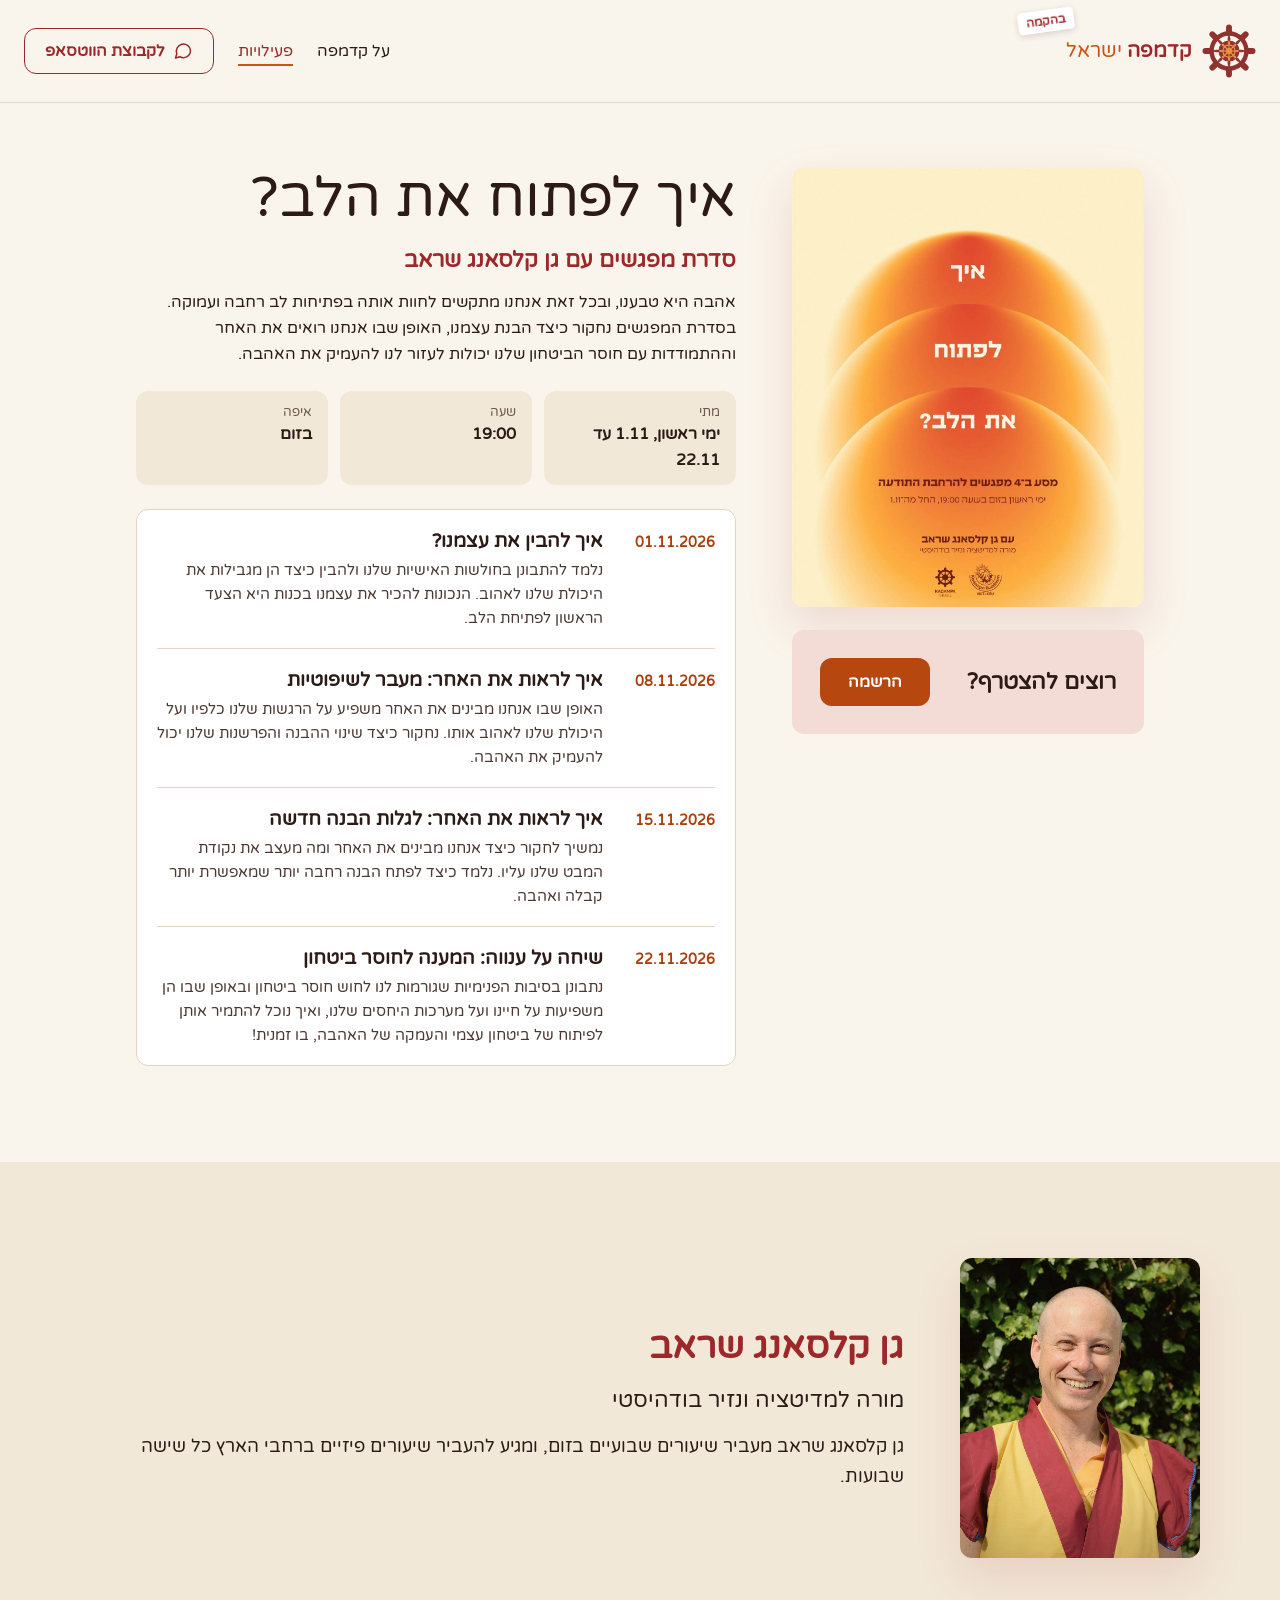
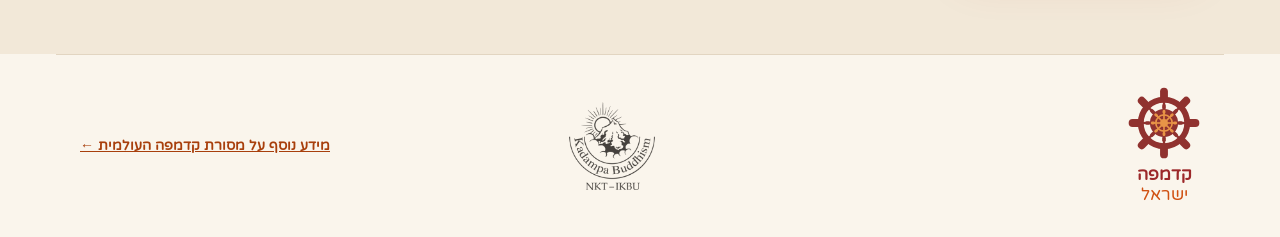
==== commit 67dce3fe: "Remove placeholder paragraph from the teacher section" ====
--- a/series.html
+++ b/series.html
@@ -100,7 +100,6 @@
 <h2 id="teacher-title" class="heading">גן קלסאנג שראב</h2>
 <p class="teacher-role">מורה למדיטציה ונזיר בודהיסטי</p>
 <p class="body-lg">גן קלסאנג שראב מעביר שיעורים שבועיים בזום, ומגיע להעביר שיעורים פיזיים ברחבי הארץ כל שישה שבועות.</p>
-<p class="body-lg muted">[עוד כמה מילים על שראב: הרקע שלו, איך הגיע לקדמפה, מה מאפיין את השיעורים שלו]</p>
 </div>
 </div>
 </section>
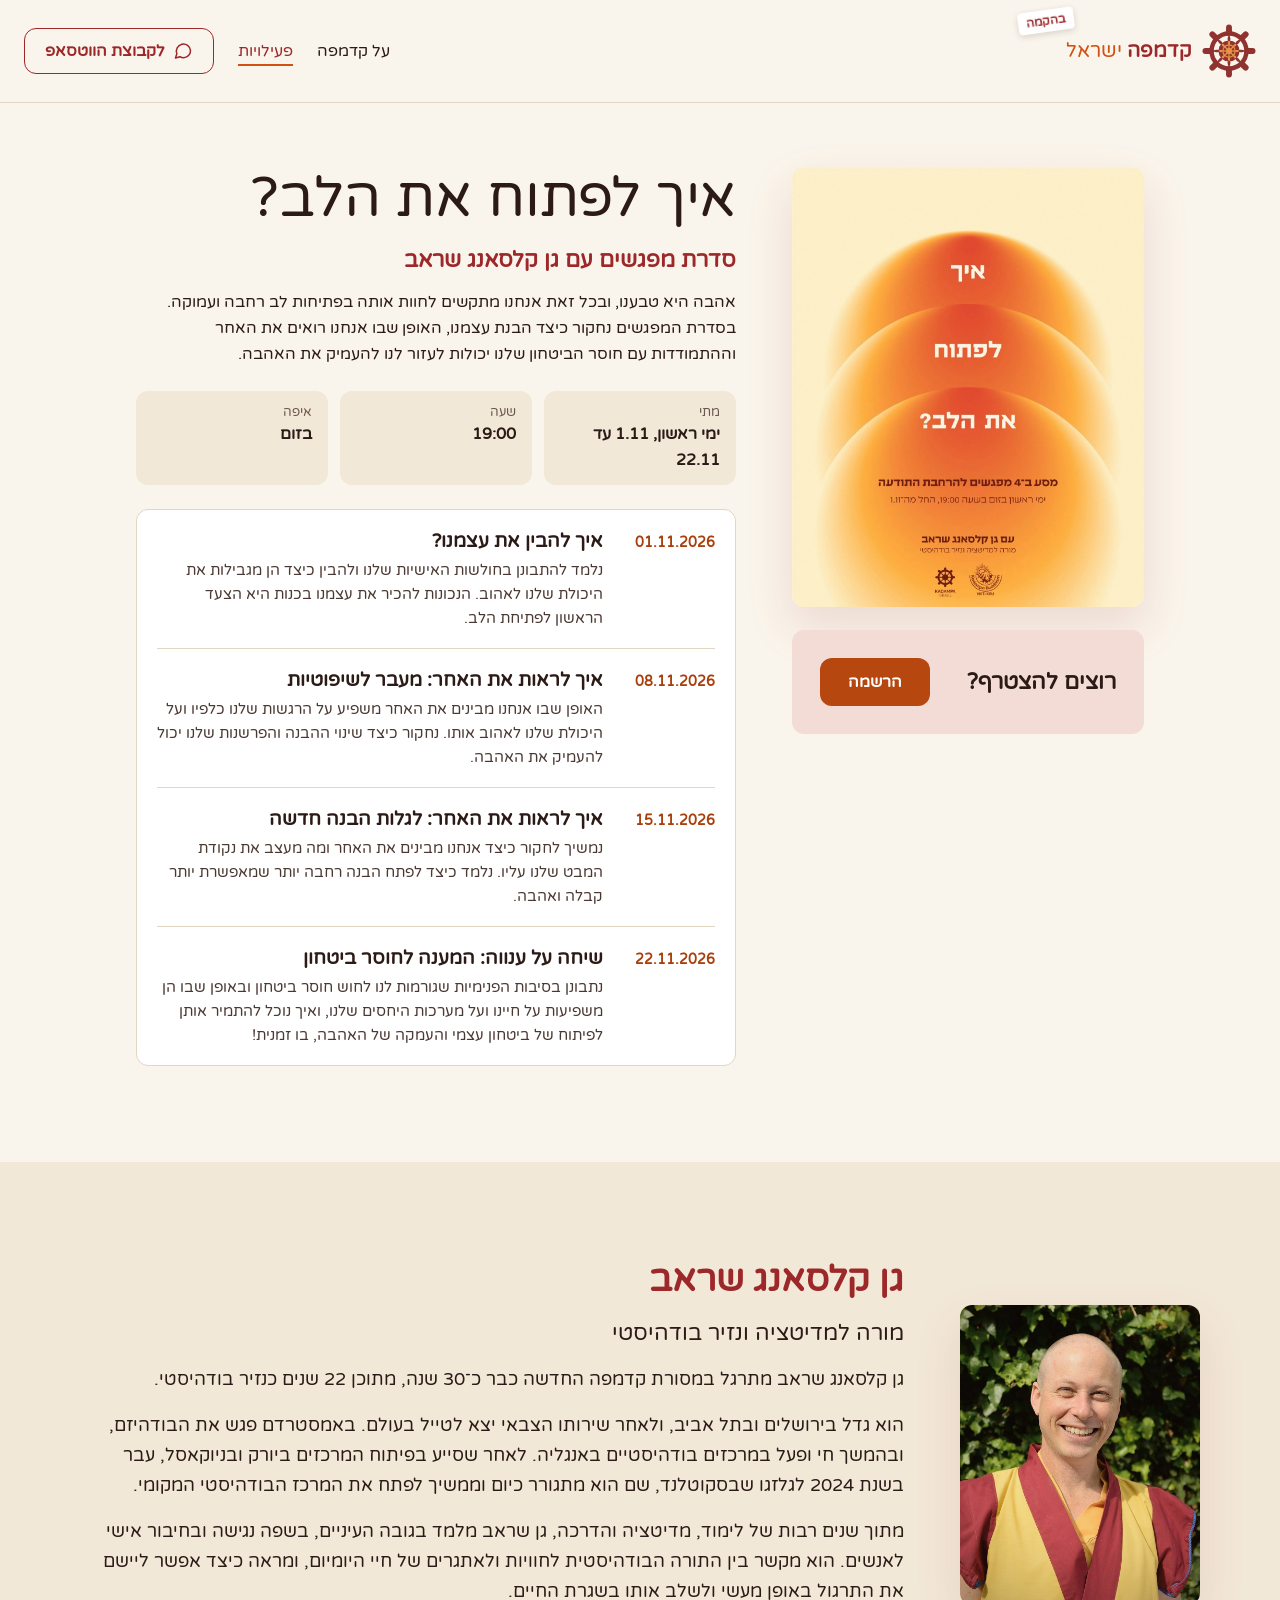
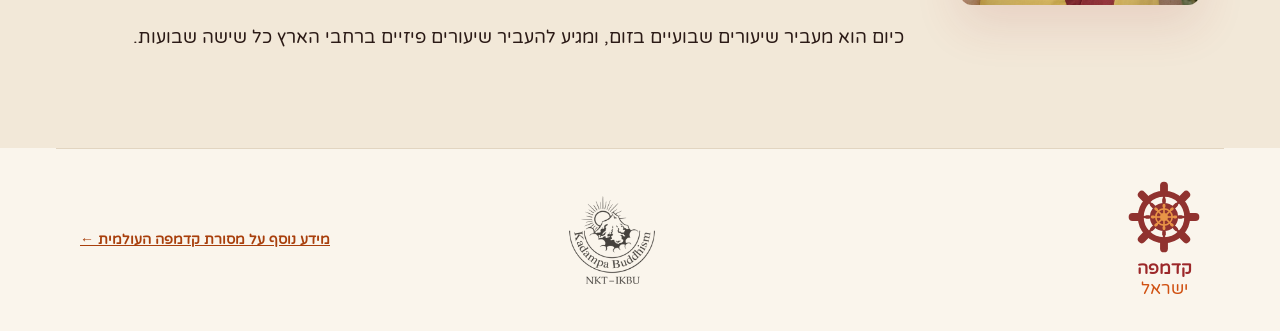
==== commit 812a7a46: "Add Sherab's bio to the teacher section of the series page Replaces the one-line intro with the bio:" ====
--- a/series.html
+++ b/series.html
@@ -99,7 +99,10 @@
 <div class="col-main stack stack--16">
 <h2 id="teacher-title" class="heading">גן קלסאנג שראב</h2>
 <p class="teacher-role">מורה למדיטציה ונזיר בודהיסטי</p>
-<p class="body-lg">גן קלסאנג שראב מעביר שיעורים שבועיים בזום, ומגיע להעביר שיעורים פיזיים ברחבי הארץ כל שישה שבועות.</p>
+<p class="body-lg">גן קלסאנג שראב מתרגל במסורת קדמפה החדשה כבר כ־30 שנה, מתוכן 22 שנים כנזיר בודהיסטי.</p>
+<p class="body-lg">הוא גדל בירושלים ובתל אביב, ולאחר שירותו הצבאי יצא לטייל בעולם. באמסטרדם פגש את הבודהיזם, ובהמשך חי ופעל במרכזים בודהיסטיים באנגליה. לאחר שסייע בפיתוח המרכזים ביורק ובניוקאסל, עבר בשנת 2024 לגלזגו שבסקוטלנד, שם הוא מתגורר כיום וממשיך לפתח את המרכז הבודהיסטי המקומי.</p>
+<p class="body-lg">מתוך שנים רבות של לימוד, מדיטציה והדרכה, גן שראב מלמד בגובה העיניים, בשפה נגישה ובחיבור אישי לאנשים. הוא מקשר בין התורה הבודהיסטית לחוויות ולאתגרים של חיי היומיום, ומראה כיצד אפשר ליישם את התרגול באופן מעשי ולשלב אותו בשגרת החיים.</p>
+<p class="body-lg">כיום הוא מעביר שיעורים שבועיים בזום, ומגיע להעביר שיעורים פיזיים ברחבי הארץ כל שישה שבועות.</p>
 </div>
 </div>
 </section>
